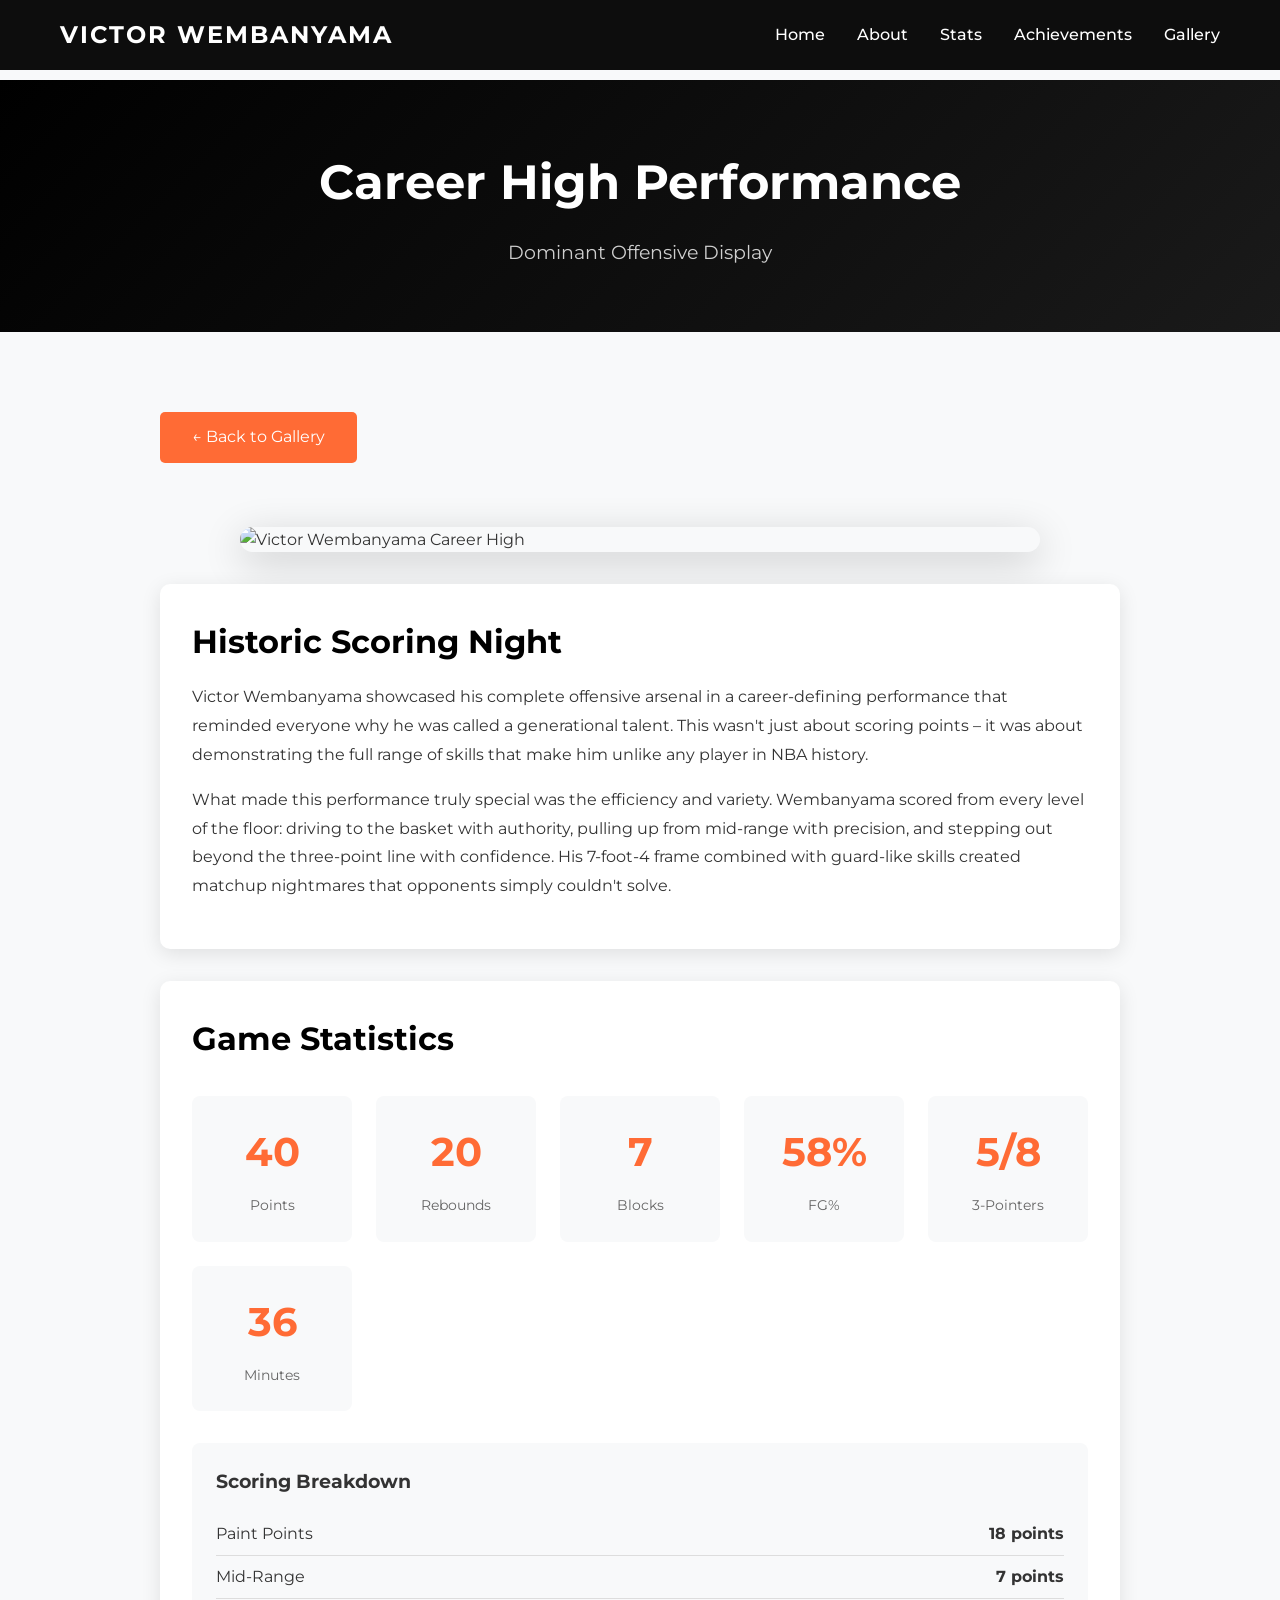
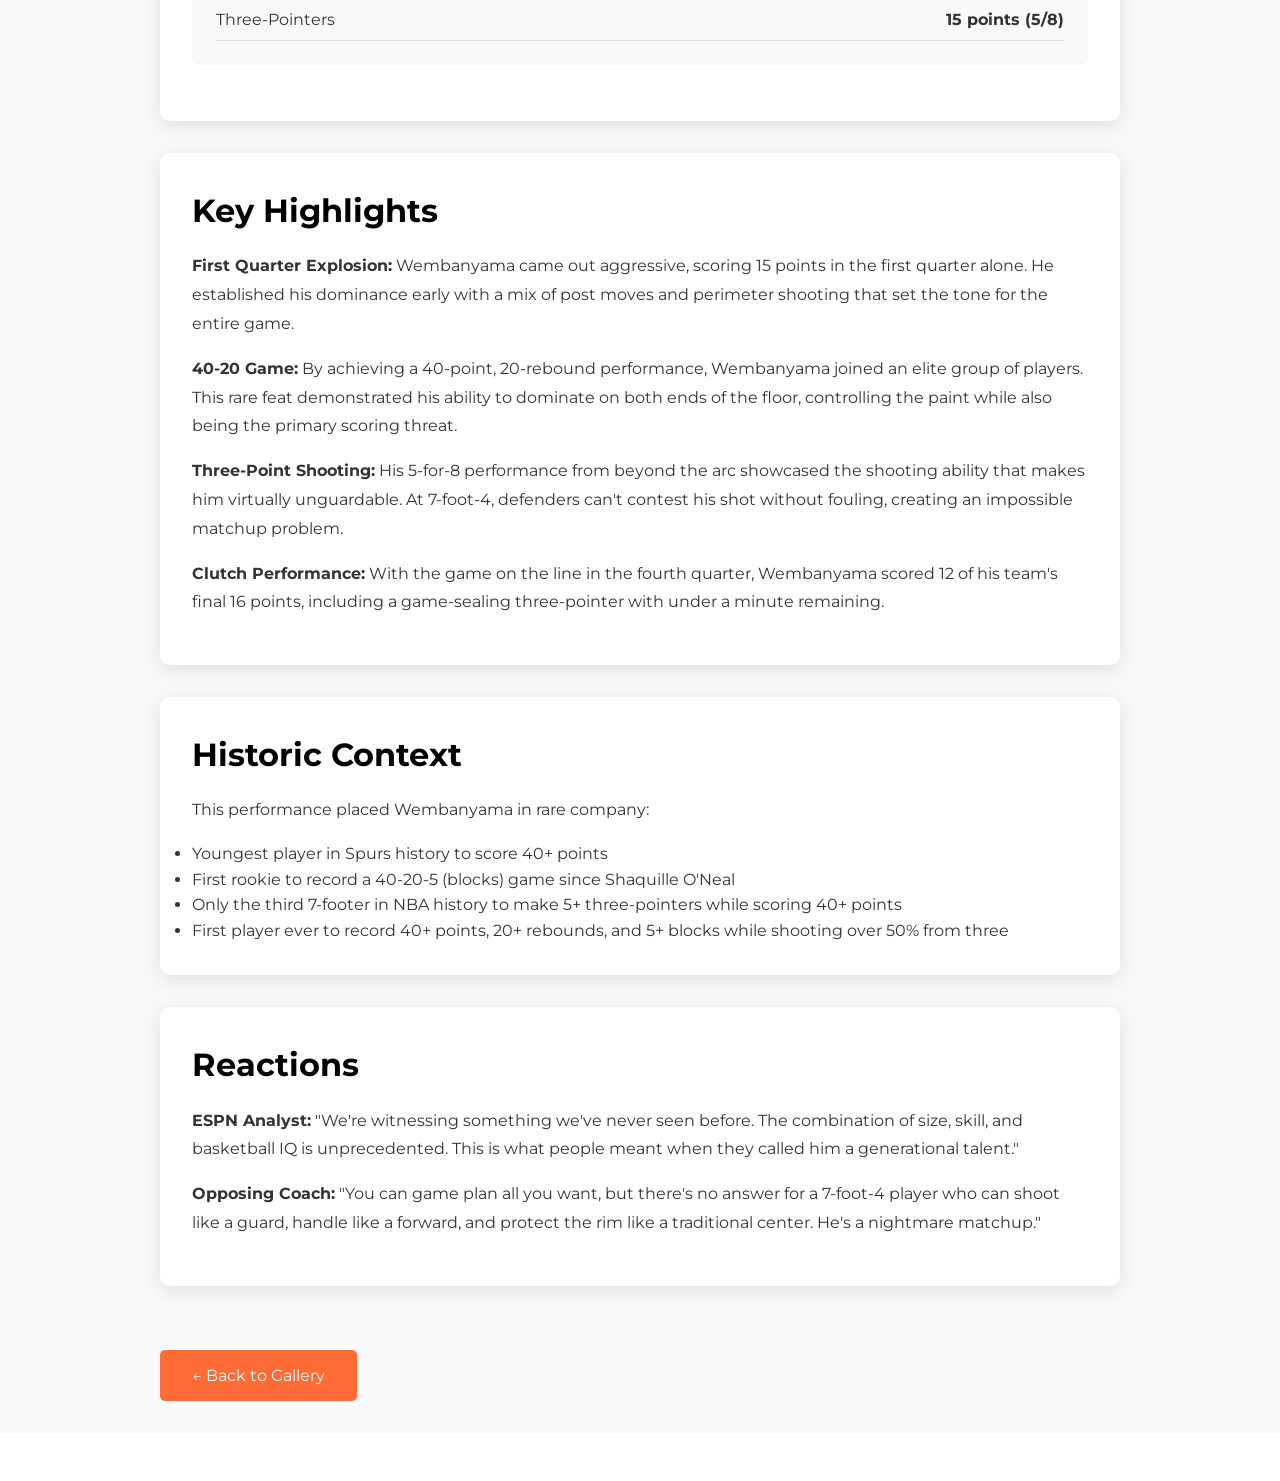
==== career-high.html @ 74617291 "Add clickable detail pages for all highlights Created 4 new detail pages with comprehensive content:" ====
<!DOCTYPE html>
<html lang="en">
<head>
    <meta charset="UTF-8">
    <meta name="viewport" content="width=device-width, initial-scale=1.0">
    <title>Career High Performance - Victor Wembanyama</title>
    <link rel="stylesheet" href="styles.css">
    <link rel="preconnect" href="https://fonts.googleapis.com">
    <link rel="preconnect" href="https://fonts.gstatic.com" crossorigin>
    <link href="https://fonts.googleapis.com/css2?family=Montserrat:wght@300;400;600;700&display=swap" rel="stylesheet">
    <style>
        .detail-page {
            min-height: 100vh;
            padding-top: 80px;
            background: var(--bg-light);
        }
        .detail-hero {
            background: linear-gradient(135deg, #000000 0%, #1a1a1a 100%);
            padding: 4rem 0;
            color: white;
            text-align: center;
        }
        .detail-hero h1 {
            font-size: 3rem;
            margin-bottom: 1rem;
        }
        .detail-hero .date {
            font-size: 1.2rem;
            opacity: 0.8;
        }
        .back-button {
            display: inline-block;
            margin: 2rem 0;
            padding: 0.8rem 2rem;
            background: var(--accent-color);
            color: white;
            text-decoration: none;
            border-radius: 5px;
            transition: var(--transition);
        }
        .back-button:hover {
            background: #ff5722;
            transform: translateY(-2px);
        }
        .detail-content {
            max-width: 1000px;
            margin: 3rem auto;
            padding: 0 20px;
        }
        .detail-image {
            width: 100%;
            max-width: 800px;
            margin: 2rem auto;
            display: block;
            border-radius: 15px;
            box-shadow: 0 10px 40px rgba(0,0,0,0.2);
        }
        .detail-section {
            background: white;
            padding: 2rem;
            margin: 2rem 0;
            border-radius: 10px;
            box-shadow: 0 5px 20px rgba(0,0,0,0.1);
        }
        .detail-section h2 {
            color: var(--primary-color);
            margin-bottom: 1rem;
            font-size: 2rem;
        }
        .detail-section p {
            line-height: 1.8;
            margin-bottom: 1rem;
        }
        .stats-grid-small {
            display: grid;
            grid-template-columns: repeat(auto-fit, minmax(150px, 1fr));
            gap: 1.5rem;
            margin: 2rem 0;
        }
        .stat-box {
            text-align: center;
            padding: 1.5rem;
            background: var(--bg-light);
            border-radius: 8px;
        }
        .stat-box .number {
            font-size: 2.5rem;
            font-weight: 700;
            color: var(--accent-color);
            display: block;
            margin-bottom: 0.5rem;
        }
        .stat-box .label {
            font-size: 0.9rem;
            color: #666;
        }
        .scoring-breakdown {
            background: var(--bg-light);
            padding: 1.5rem;
            border-radius: 8px;
            margin: 1.5rem 0;
        }
        .scoring-breakdown h3 {
            margin-bottom: 1rem;
        }
        .scoring-breakdown ul {
            list-style: none;
            padding: 0;
        }
        .scoring-breakdown li {
            padding: 0.5rem 0;
            display: flex;
            justify-content: space-between;
            border-bottom: 1px solid #ddd;
        }
    </style>
</head>
<body>
    <!-- Navigation -->
    <nav class="navbar">
        <div class="container">
            <div class="nav-brand">VICTOR WEMBANYAMA</div>
            <ul class="nav-menu">
                <li><a href="index.html#home">Home</a></li>
                <li><a href="index.html#about">About</a></li>
                <li><a href="index.html#stats">Stats</a></li>
                <li><a href="index.html#achievements">Achievements</a></li>
                <li><a href="index.html#gallery">Gallery</a></li>
            </ul>
            <div class="hamburger">
                <span></span>
                <span></span>
                <span></span>
            </div>
        </div>
    </nav>

    <div class="detail-page">
        <div class="detail-hero">
            <div class="container">
                <h1>Career High Performance</h1>
                <p class="date">Dominant Offensive Display</p>
            </div>
        </div>

        <div class="detail-content">
            <a href="index.html#gallery" class="back-button">← Back to Gallery</a>

            <img src="images/wembanyama-scoring.jpg" alt="Victor Wembanyama Career High" class="detail-image">

            <div class="detail-section">
                <h2>Historic Scoring Night</h2>
                <p>Victor Wembanyama showcased his complete offensive arsenal in a career-defining performance that reminded everyone why he was called a generational talent. This wasn't just about scoring points – it was about demonstrating the full range of skills that make him unlike any player in NBA history.</p>

                <p>What made this performance truly special was the efficiency and variety. Wembanyama scored from every level of the floor: driving to the basket with authority, pulling up from mid-range with precision, and stepping out beyond the three-point line with confidence. His 7-foot-4 frame combined with guard-like skills created matchup nightmares that opponents simply couldn't solve.</p>
            </div>

            <div class="detail-section">
                <h2>Game Statistics</h2>
                <div class="stats-grid-small">
                    <div class="stat-box">
                        <span class="number">40</span>
                        <span class="label">Points</span>
                    </div>
                    <div class="stat-box">
                        <span class="number">20</span>
                        <span class="label">Rebounds</span>
                    </div>
                    <div class="stat-box">
                        <span class="number">7</span>
                        <span class="label">Blocks</span>
                    </div>
                    <div class="stat-box">
                        <span class="number">58%</span>
                        <span class="label">FG%</span>
                    </div>
                    <div class="stat-box">
                        <span class="number">5/8</span>
                        <span class="label">3-Pointers</span>
                    </div>
                    <div class="stat-box">
                        <span class="number">36</span>
                        <span class="label">Minutes</span>
                    </div>
                </div>

                <div class="scoring-breakdown">
                    <h3>Scoring Breakdown</h3>
                    <ul>
                        <li>
                            <span>Paint Points</span>
                            <strong>18 points</strong>
                        </li>
                        <li>
                            <span>Mid-Range</span>
                            <strong>7 points</strong>
                        </li>
                        <li>
                            <span>Three-Pointers</span>
                            <strong>15 points (5/8)</strong>
                        </li>
                    </ul>
                </div>
            </div>

            <div class="detail-section">
                <h2>Key Highlights</h2>
                <p><strong>First Quarter Explosion:</strong> Wembanyama came out aggressive, scoring 15 points in the first quarter alone. He established his dominance early with a mix of post moves and perimeter shooting that set the tone for the entire game.</p>

                <p><strong>40-20 Game:</strong> By achieving a 40-point, 20-rebound performance, Wembanyama joined an elite group of players. This rare feat demonstrated his ability to dominate on both ends of the floor, controlling the paint while also being the primary scoring threat.</p>

                <p><strong>Three-Point Shooting:</strong> His 5-for-8 performance from beyond the arc showcased the shooting ability that makes him virtually unguardable. At 7-foot-4, defenders can't contest his shot without fouling, creating an impossible matchup problem.</p>

                <p><strong>Clutch Performance:</strong> With the game on the line in the fourth quarter, Wembanyama scored 12 of his team's final 16 points, including a game-sealing three-pointer with under a minute remaining.</p>
            </div>

            <div class="detail-section">
                <h2>Historic Context</h2>
                <p>This performance placed Wembanyama in rare company:</p>
                <ul>
                    <li>Youngest player in Spurs history to score 40+ points</li>
                    <li>First rookie to record a 40-20-5 (blocks) game since Shaquille O'Neal</li>
                    <li>Only the third 7-footer in NBA history to make 5+ three-pointers while scoring 40+ points</li>
                    <li>First player ever to record 40+ points, 20+ rebounds, and 5+ blocks while shooting over 50% from three</li>
                </ul>
            </div>

            <div class="detail-section">
                <h2>Reactions</h2>
                <p><strong>ESPN Analyst:</strong> "We're witnessing something we've never seen before. The combination of size, skill, and basketball IQ is unprecedented. This is what people meant when they called him a generational talent."</p>

                <p><strong>Opposing Coach:</strong> "You can game plan all you want, but there's no answer for a 7-foot-4 player who can shoot like a guard, handle like a forward, and protect the rim like a traditional center. He's a nightmare matchup."</p>
            </div>

            <a href="index.html#gallery" class="back-button">← Back to Gallery</a>
        </div>
    </div>

    <script src="script.js"></script>
</body>
</html>
---- styles.css ----
/* 全局样式 */
* {
    margin: 0;
    padding: 0;
    box-sizing: border-box;
}

:root {
    --primary-color: #000000;
    --secondary-color: #c4c4c4;
    --accent-color: #ff6b35;
    --text-light: #ffffff;
    --text-dark: #333333;
    --bg-light: #f8f9fa;
    --transition: all 0.3s ease;
}

html {
    scroll-behavior: smooth;
}

body {
    font-family: 'Montserrat', sans-serif;
    line-height: 1.6;
    color: var(--text-dark);
    overflow-x: hidden;
}

.container {
    max-width: 1200px;
    margin: 0 auto;
    padding: 0 20px;
}

/* 导航栏 */
.navbar {
    position: fixed;
    top: 0;
    width: 100%;
    background: rgba(0, 0, 0, 0.95);
    backdrop-filter: blur(10px);
    z-index: 1000;
    padding: 1rem 0;
    transition: var(--transition);
}

.navbar .container {
    display: flex;
    justify-content: space-between;
    align-items: center;
}

.nav-brand {
    font-size: 1.5rem;
    font-weight: 700;
    color: var(--text-light);
    letter-spacing: 2px;
}

.nav-menu {
    display: flex;
    list-style: none;
    gap: 2rem;
}

.nav-menu a {
    color: var(--text-light);
    text-decoration: none;
    font-weight: 500;
    transition: var(--transition);
    position: relative;
}

.nav-menu a::after {
    content: '';
    position: absolute;
    bottom: -5px;
    left: 0;
    width: 0;
    height: 2px;
    background: var(--accent-color);
    transition: var(--transition);
}

.nav-menu a:hover::after {
    width: 100%;
}

.hamburger {
    display: none;
    flex-direction: column;
    cursor: pointer;
}

.hamburger span {
    width: 25px;
    height: 3px;
    background: var(--text-light);
    margin: 3px 0;
    transition: var(--transition);
}

/* 英雄区域 */
.hero {
    height: 100vh;
    background: linear-gradient(135deg, #000000 0%, #1a1a1a 100%);
    position: relative;
    display: flex;
    align-items: center;
    justify-content: center;
    overflow: hidden;
}

.hero::before {
    content: '';
    position: absolute;
    top: 0;
    left: 0;
    right: 0;
    bottom: 0;
    background: url('data:image/svg+xml,<svg xmlns="http://www.w3.org/2000/svg" viewBox="0 0 1200 800"><circle cx="600" cy="400" r="300" fill="rgba(255,107,53,0.1)"/></svg>') no-repeat center;
    background-size: cover;
    opacity: 0.3;
}

.hero-overlay {
    position: absolute;
    top: 0;
    left: 0;
    right: 0;
    bottom: 0;
    background: radial-gradient(circle at center, transparent 0%, rgba(0,0,0,0.8) 100%);
}

.hero-content {
    position: relative;
    z-index: 1;
    text-align: center;
    color: var(--text-light);
    animation: fadeInUp 1s ease;
}

.hero-title {
    font-size: 4rem;
    font-weight: 700;
    letter-spacing: 5px;
    margin-bottom: 1rem;
    text-shadow: 2px 2px 4px rgba(0,0,0,0.5);
}

.hero-subtitle {
    font-size: 1.5rem;
    font-weight: 300;
    margin-bottom: 3rem;
    opacity: 0.9;
}

.hero-stats {
    display: flex;
    justify-content: center;
    gap: 3rem;
    margin-top: 3rem;
}

.stat-item {
    display: flex;
    flex-direction: column;
    align-items: center;
}

.stat-number {
    font-size: 3rem;
    font-weight: 700;
    color: var(--accent-color);
    margin-bottom: 0.5rem;
}

.stat-label {
    font-size: 0.9rem;
    text-transform: uppercase;
    letter-spacing: 2px;
    opacity: 0.8;
}

.scroll-indicator {
    position: absolute;
    bottom: 30px;
    left: 50%;
    transform: translateX(-50%);
    animation: bounce 2s infinite;
}

.scroll-indicator span {
    display: block;
    width: 30px;
    height: 50px;
    border: 2px solid var(--text-light);
    border-radius: 25px;
    position: relative;
}

.scroll-indicator span::before {
    content: '';
    position: absolute;
    top: 10px;
    left: 50%;
    transform: translateX(-50%);
    width: 6px;
    height: 6px;
    background: var(--text-light);
    border-radius: 50%;
    animation: scroll 2s infinite;
}

/* 关于部分 */
.about {
    padding: 6rem 0;
    background: var(--bg-light);
}

.section-title {
    font-size: 2.5rem;
    text-align: center;
    margin-bottom: 3rem;
    position: relative;
    padding-bottom: 1rem;
}

.section-title::after {
    content: '';
    position: absolute;
    bottom: 0;
    left: 50%;
    transform: translateX(-50%);
    width: 100px;
    height: 4px;
    background: var(--accent-color);
}

.about-content {
    display: grid;
    grid-template-columns: 1fr 2fr;
    gap: 3rem;
    align-items: start;
}

.about-image {
    position: sticky;
    top: 100px;
}

.image-placeholder {
    width: 100%;
    aspect-ratio: 3/4;
    background: linear-gradient(135deg, var(--primary-color), var(--accent-color));
    border-radius: 10px;
    display: flex;
    align-items: center;
    justify-content: center;
    color: var(--text-light);
    font-size: 3rem;
    box-shadow: 0 10px 30px rgba(0,0,0,0.2);
}

.image-placeholder svg {
    width: 150px;
    height: 150px;
    opacity: 0.5;
}

.profile-photo {
    width: 100%;
    max-width: 350px;
    aspect-ratio: 3/4;
    object-fit: cover;
    border-radius: 10px;
    box-shadow: 0 10px 30px rgba(0,0,0,0.2);
    transition: var(--transition);
    display: block;
    margin: 0 auto;
}

.profile-photo:hover {
    transform: scale(1.02);
    box-shadow: 0 15px 40px rgba(0,0,0,0.3);
}

.about-text h3 {
    font-size: 2rem;
    margin-bottom: 1.5rem;
    color: var(--primary-color);
}

.about-text p {
    margin-bottom: 1rem;
    line-height: 1.8;
}

.bio-description {
    margin: 2rem 0;
    padding: 1.5rem;
    background: white;
    border-left: 4px solid var(--accent-color);
    border-radius: 5px;
}

.physical-stats {
    display: grid;
    grid-template-columns: repeat(auto-fit, minmax(200px, 1fr));
    gap: 1rem;
    margin-top: 2rem;
}

.physical-item {
    background: white;
    padding: 1rem;
    border-radius: 8px;
    display: flex;
    justify-content: space-between;
    box-shadow: 0 2px 10px rgba(0,0,0,0.05);
}

.physical-label {
    font-weight: 600;
    color: var(--text-dark);
}

.physical-value {
    color: var(--accent-color);
    font-weight: 700;
}

/* 数据统计部分 */
.stats {
    padding: 6rem 0;
    background: var(--primary-color);
    color: var(--text-light);
}

.stats .section-title {
    color: var(--text-light);
}

.stats-grid {
    display: grid;
    grid-template-columns: repeat(auto-fit, minmax(250px, 1fr));
    gap: 2rem;
}

.stat-card {
    background: rgba(255, 255, 255, 0.05);
    backdrop-filter: blur(10px);
    padding: 2rem;
    border-radius: 15px;
    text-align: center;
    transition: var(--transition);
    border: 1px solid rgba(255, 255, 255, 0.1);
}

.stat-card:hover {
    transform: translateY(-10px);
    background: rgba(255, 255, 255, 0.1);
    box-shadow: 0 10px 30px rgba(255, 107, 53, 0.3);
}

.stat-icon {
    font-size: 3rem;
    margin-bottom: 1rem;
}

.stat-card .stat-value {
    font-size: 3rem;
    font-weight: 700;
    color: var(--accent-color);
    margin-bottom: 0.5rem;
}

.stat-card .stat-label {
    font-size: 1rem;
    text-transform: uppercase;
    letter-spacing: 1px;
    opacity: 0.9;
    display: block;
    margin-bottom: 0.5rem;
}

.stat-note {
    font-size: 0.8rem;
    opacity: 0.6;
}

/* 成就部分 */
.achievements {
    padding: 6rem 0;
    background: var(--bg-light);
}

.timeline {
    position: relative;
    max-width: 800px;
    margin: 0 auto;
    padding: 2rem 0;
}

.timeline::before {
    content: '';
    position: absolute;
    left: 50%;
    transform: translateX(-50%);
    width: 4px;
    height: 100%;
    background: var(--accent-color);
}

.timeline-item {
    display: flex;
    margin-bottom: 3rem;
    position: relative;
}

.timeline-item:nth-child(odd) {
    flex-direction: row;
}

.timeline-item:nth-child(even) {
    flex-direction: row-reverse;
}

.timeline-year {
    flex: 0 0 100px;
    text-align: center;
    font-size: 1.5rem;
    font-weight: 700;
    color: var(--accent-color);
    padding: 1rem;
    z-index: 10;
    position: relative;
}

.timeline-content {
    flex: 1;
    background: white;
    padding: 1.5rem;
    border-radius: 10px;
    box-shadow: 0 5px 20px rgba(0,0,0,0.1);
    position: relative;
    animation: fadeIn 0.5s ease;
    z-index: 1;
}

.timeline-content h3 {
    font-size: 1.3rem;
    margin-bottom: 0.5rem;
    color: var(--primary-color);
}

.timeline-content::before {
    content: '';
    position: absolute;
    top: 20px;
    width: 20px;
    height: 20px;
    background: var(--accent-color);
    border-radius: 50%;
    border: 4px solid white;
    box-shadow: 0 0 0 4px var(--accent-color);
}

.timeline-item:nth-child(odd) .timeline-content::before {
    left: -60px;
}

.timeline-item:nth-child(even) .timeline-content::before {
    right: -60px;
}

/* 精彩瞬间部分 */
.gallery {
    padding: 6rem 0;
    background: white;
}

.highlights-grid {
    display: grid;
    grid-template-columns: repeat(auto-fit, minmax(280px, 1fr));
    gap: 2rem;
}

.highlight-link {
    text-decoration: none;
    color: inherit;
    display: block;
}

.highlight-card {
    background: var(--bg-light);
    border-radius: 15px;
    overflow: hidden;
    transition: var(--transition);
    cursor: pointer;
}

.highlight-link:hover .highlight-card {
    transform: translateY(-10px);
    box-shadow: 0 15px 40px rgba(0,0,0,0.15);
}

.highlight-placeholder {
    width: 100%;
    height: 250px;
    background: linear-gradient(135deg, var(--primary-color), var(--accent-color));
    display: flex;
    align-items: center;
    justify-content: center;
    font-size: 4rem;
}

.highlight-image {
    width: 100%;
    height: 220px;
    object-fit: cover;
    transition: var(--transition);
}

.highlight-card:hover .highlight-image {
    transform: scale(1.05);
}

.highlight-card h3 {
    padding: 1.5rem 1.5rem 0.5rem;
    font-size: 1.3rem;
}

.highlight-card p {
    padding: 0 1.5rem 1.5rem;
    color: #666;
}

/* 页脚 */
.footer {
    background: var(--primary-color);
    color: var(--text-light);
    padding: 3rem 0 1rem;
}

.footer-content {
    display: grid;
    grid-template-columns: repeat(auto-fit, minmax(250px, 1fr));
    gap: 2rem;
    margin-bottom: 2rem;
}

.footer-section h3 {
    font-size: 1.5rem;
    margin-bottom: 1rem;
}

.footer-section h4 {
    margin-bottom: 1rem;
    color: var(--accent-color);
}

.footer-section ul {
    list-style: none;
}

.footer-section ul li {
    margin-bottom: 0.5rem;
}

.footer-section a {
    color: var(--text-light);
    text-decoration: none;
    opacity: 0.8;
    transition: var(--transition);
}

.footer-section a:hover {
    opacity: 1;
    color: var(--accent-color);
}

.social-links {
    display: flex;
    gap: 1rem;
}

.social-link {
    width: 40px;
    height: 40px;
    background: rgba(255, 255, 255, 0.1);
    border-radius: 50%;
    display: flex;
    align-items: center;
    justify-content: center;
    font-weight: 700;
    transition: var(--transition);
}

.social-link:hover {
    background: var(--accent-color);
    transform: scale(1.1);
}

.footer-bottom {
    text-align: center;
    padding-top: 2rem;
    border-top: 1px solid rgba(255, 255, 255, 0.1);
    opacity: 0.6;
}

/* 动画 */
@keyframes fadeInUp {
    from {
        opacity: 0;
        transform: translateY(30px);
    }
    to {
        opacity: 1;
        transform: translateY(0);
    }
}

@keyframes fadeIn {
    from {
        opacity: 0;
    }
    to {
        opacity: 1;
    }
}

@keyframes bounce {
    0%, 20%, 50%, 80%, 100% {
        transform: translateX(-50%) translateY(0);
    }
    40% {
        transform: translateX(-50%) translateY(-20px);
    }
    60% {
        transform: translateX(-50%) translateY(-10px);
    }
}

@keyframes scroll {
    0% {
        opacity: 0;
        transform: translateX(-50%) translateY(0);
    }
    50% {
        opacity: 1;
    }
    100% {
        opacity: 0;
        transform: translateX(-50%) translateY(20px);
    }
}

/* 响应式设计 */
@media (max-width: 768px) {
    .nav-menu {
        position: fixed;
        left: -100%;
        top: 70px;
        flex-direction: column;
        background: rgba(0, 0, 0, 0.98);
        width: 100%;
        text-align: center;
        transition: var(--transition);
        padding: 2rem 0;
    }

    .nav-menu.active {
        left: 0;
    }

    .hamburger {
        display: flex;
    }

    .hero-title {
        font-size: 2.5rem;
    }

    .hero-subtitle {
        font-size: 1rem;
    }

    .hero-stats {
        flex-direction: column;
        gap: 1.5rem;
    }

    .about-content {
        grid-template-columns: 1fr;
    }

    .about-image {
        position: relative;
        top: 0;
    }

    .timeline::before {
        left: 0;
    }

    .timeline-item,
    .timeline-item:nth-child(even) {
        flex-direction: column;
    }

    .timeline-year {
        text-align: left;
    }

    .timeline-content::before,
    .timeline-item:nth-child(even) .timeline-content::before {
        left: -40px;
    }

    .stats-grid,
    .highlights-grid {
        grid-template-columns: 1fr;
    }
}

@media (max-width: 480px) {
    .hero-title {
        font-size: 2rem;
        letter-spacing: 2px;
    }

    .section-title {
        font-size: 2rem;
    }

    .stat-number {
        font-size: 2rem;
    }
}
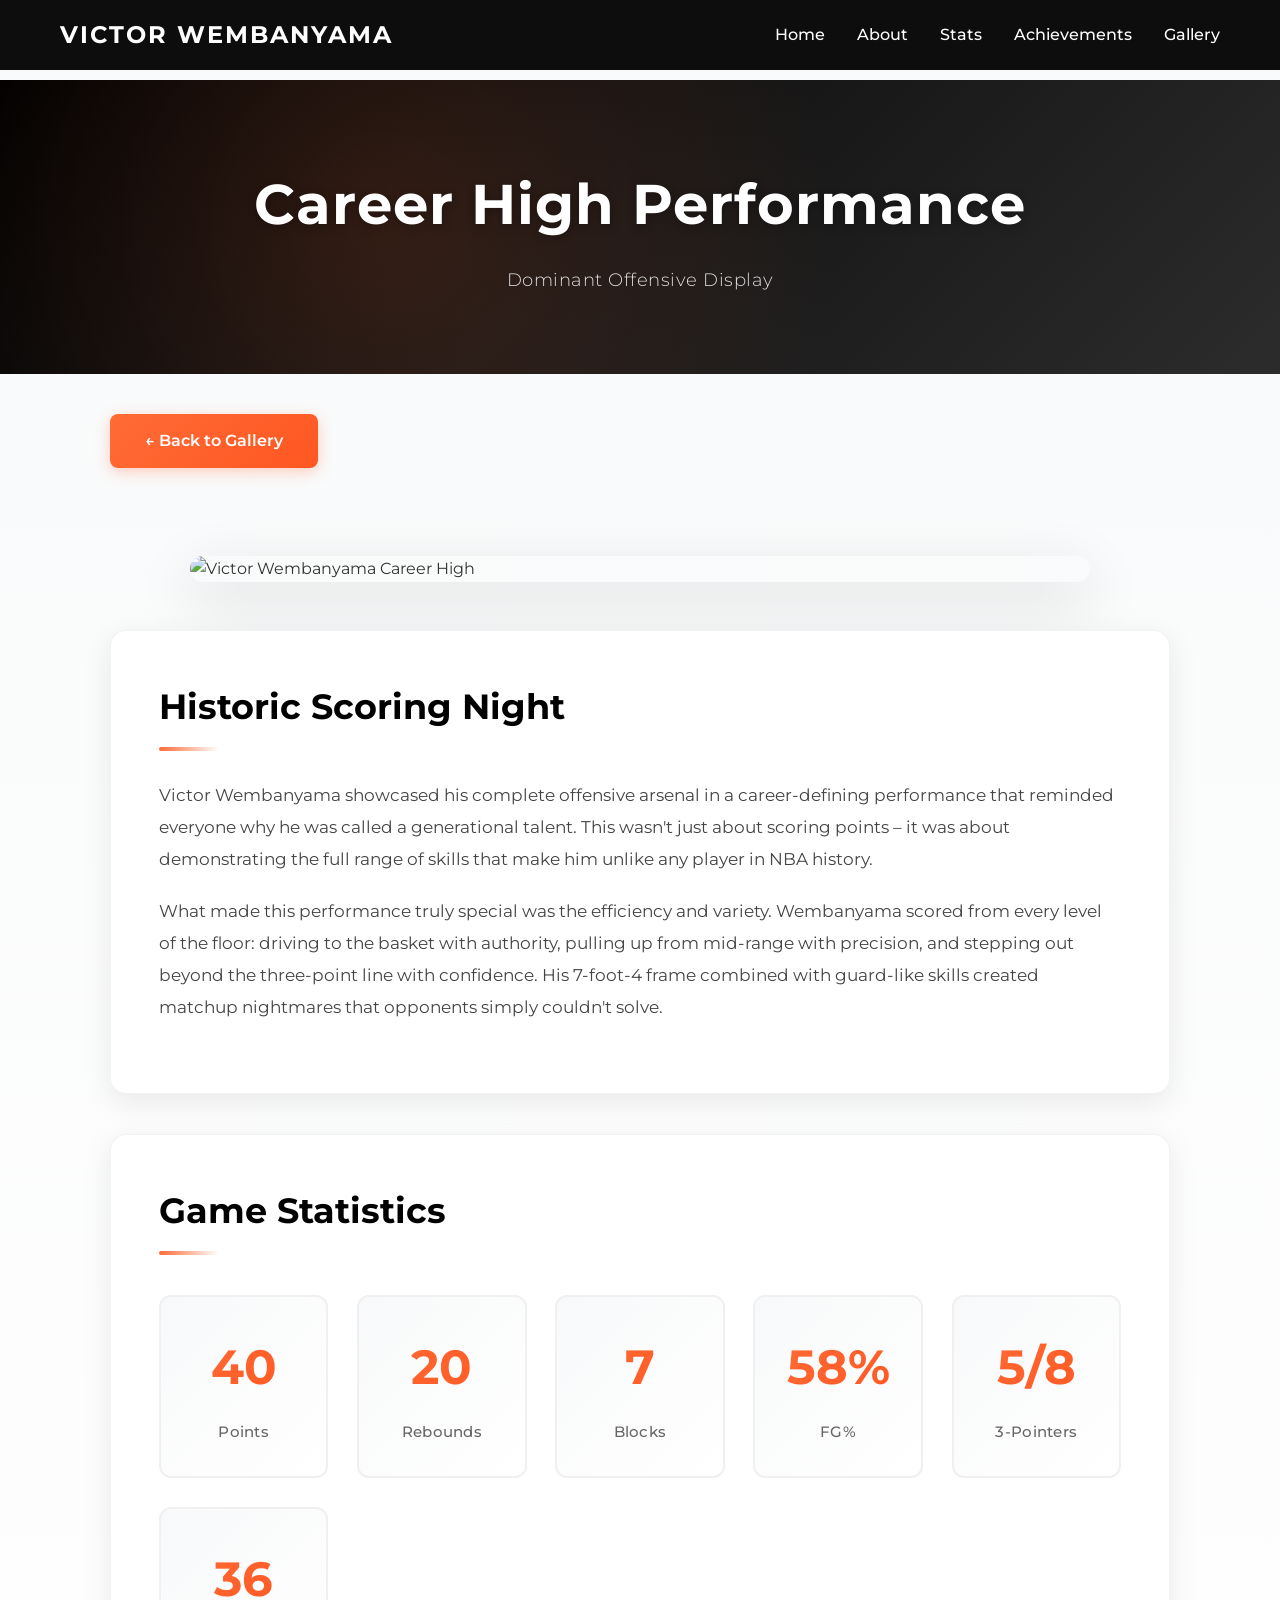
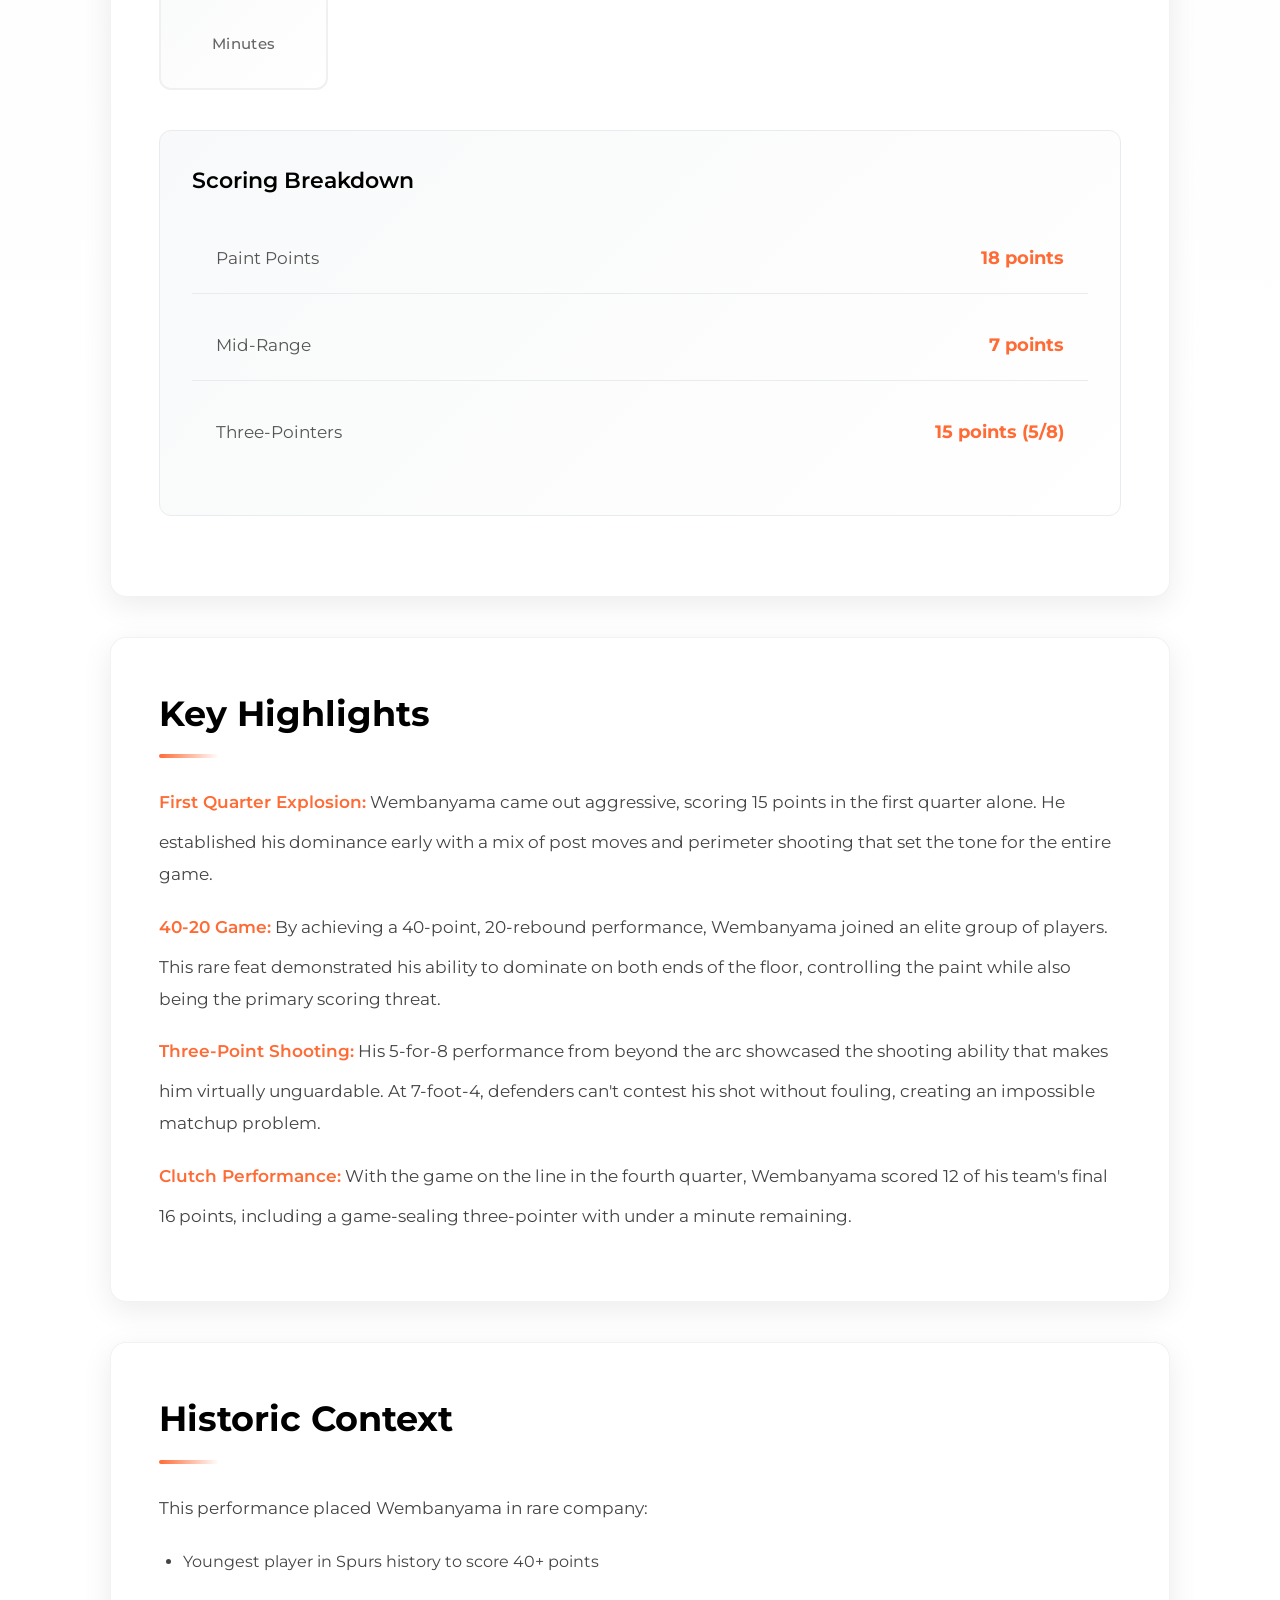
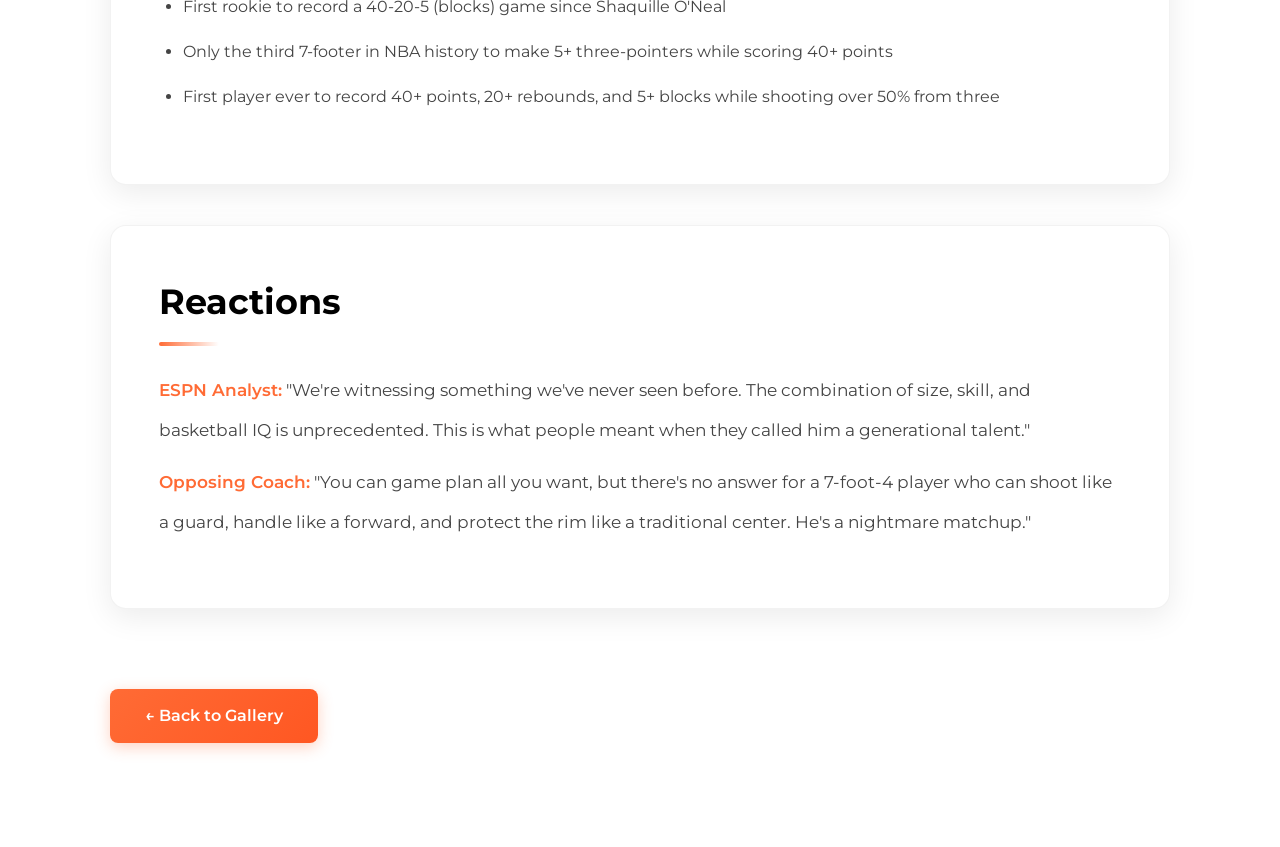
==== commit 0d56e048: "Upgrade detail pages with premium design and styling Created detail-styles.css with enhanced premium" ====
--- a/career-high.html
+++ b/career-high.html
@@ -8,112 +8,7 @@
     <link rel="preconnect" href="https://fonts.googleapis.com">
     <link rel="preconnect" href="https://fonts.gstatic.com" crossorigin>
     <link href="https://fonts.googleapis.com/css2?family=Montserrat:wght@300;400;600;700&display=swap" rel="stylesheet">
-    <style>
-        .detail-page {
-            min-height: 100vh;
-            padding-top: 80px;
-            background: var(--bg-light);
-        }
-        .detail-hero {
-            background: linear-gradient(135deg, #000000 0%, #1a1a1a 100%);
-            padding: 4rem 0;
-            color: white;
-            text-align: center;
-        }
-        .detail-hero h1 {
-            font-size: 3rem;
-            margin-bottom: 1rem;
-        }
-        .detail-hero .date {
-            font-size: 1.2rem;
-            opacity: 0.8;
-        }
-        .back-button {
-            display: inline-block;
-            margin: 2rem 0;
-            padding: 0.8rem 2rem;
-            background: var(--accent-color);
-            color: white;
-            text-decoration: none;
-            border-radius: 5px;
-            transition: var(--transition);
-        }
-        .back-button:hover {
-            background: #ff5722;
-            transform: translateY(-2px);
-        }
-        .detail-content {
-            max-width: 1000px;
-            margin: 3rem auto;
-            padding: 0 20px;
-        }
-        .detail-image {
-            width: 100%;
-            max-width: 800px;
-            margin: 2rem auto;
-            display: block;
-            border-radius: 15px;
-            box-shadow: 0 10px 40px rgba(0,0,0,0.2);
-        }
-        .detail-section {
-            background: white;
-            padding: 2rem;
-            margin: 2rem 0;
-            border-radius: 10px;
-            box-shadow: 0 5px 20px rgba(0,0,0,0.1);
-        }
-        .detail-section h2 {
-            color: var(--primary-color);
-            margin-bottom: 1rem;
-            font-size: 2rem;
-        }
-        .detail-section p {
-            line-height: 1.8;
-            margin-bottom: 1rem;
-        }
-        .stats-grid-small {
-            display: grid;
-            grid-template-columns: repeat(auto-fit, minmax(150px, 1fr));
-            gap: 1.5rem;
-            margin: 2rem 0;
-        }
-        .stat-box {
-            text-align: center;
-            padding: 1.5rem;
-            background: var(--bg-light);
-            border-radius: 8px;
-        }
-        .stat-box .number {
-            font-size: 2.5rem;
-            font-weight: 700;
-            color: var(--accent-color);
-            display: block;
-            margin-bottom: 0.5rem;
-        }
-        .stat-box .label {
-            font-size: 0.9rem;
-            color: #666;
-        }
-        .scoring-breakdown {
-            background: var(--bg-light);
-            padding: 1.5rem;
-            border-radius: 8px;
-            margin: 1.5rem 0;
-        }
-        .scoring-breakdown h3 {
-            margin-bottom: 1rem;
-        }
-        .scoring-breakdown ul {
-            list-style: none;
-            padding: 0;
-        }
-        .scoring-breakdown li {
-            padding: 0.5rem 0;
-            display: flex;
-            justify-content: space-between;
-            border-bottom: 1px solid #ddd;
-        }
-    </style>
+    <link rel="stylesheet" href="detail-styles.css">
 </head>
 <body>
     <!-- Navigation -->
--- a/detail-styles.css
+++ b/detail-styles.css
@@ -0,0 +1,408 @@
+/* Premium Detail Page Styles */
+
+.detail-page {
+    min-height: 100vh;
+    padding-top: 80px;
+    background: linear-gradient(to bottom, #f8f9fa 0%, #ffffff 50%);
+}
+
+.detail-hero {
+    background: linear-gradient(135deg, #000000 0%, #2c2c2c 100%);
+    padding: 5rem 0;
+    color: white;
+    text-align: center;
+    position: relative;
+    overflow: hidden;
+}
+
+.detail-hero::before {
+    content: '';
+    position: absolute;
+    top: 0;
+    left: 0;
+    right: 0;
+    bottom: 0;
+    background: radial-gradient(circle at 30% 50%, rgba(255, 107, 53, 0.15), transparent 50%);
+}
+
+.detail-hero h1 {
+    font-size: 3.5rem;
+    font-weight: 700;
+    margin-bottom: 1rem;
+    position: relative;
+    z-index: 1;
+    letter-spacing: 1px;
+    text-shadow: 0 2px 10px rgba(0, 0, 0, 0.3);
+}
+
+.detail-hero .date {
+    font-size: 1.1rem;
+    opacity: 0.85;
+    font-weight: 300;
+    letter-spacing: 0.5px;
+    position: relative;
+    z-index: 1;
+}
+
+.back-button {
+    display: inline-flex;
+    align-items: center;
+    gap: 0.5rem;
+    margin: 2.5rem 0;
+    padding: 0.9rem 2.2rem;
+    background: linear-gradient(135deg, var(--accent-color) 0%, #ff5722 100%);
+    color: white;
+    text-decoration: none;
+    border-radius: 8px;
+    transition: all 0.3s ease;
+    font-weight: 600;
+    box-shadow: 0 4px 15px rgba(255, 107, 53, 0.3);
+}
+
+.back-button:hover {
+    background: linear-gradient(135deg, #ff5722 0%, var(--accent-color) 100%);
+    transform: translateY(-3px);
+    box-shadow: 0 8px 25px rgba(255, 107, 53, 0.4);
+}
+
+.detail-content {
+    max-width: 1100px;
+    margin: 0 auto;
+    padding: 0 20px 4rem;
+}
+
+.detail-image {
+    width: 100%;
+    max-width: 900px;
+    margin: 3rem auto;
+    display: block;
+    border-radius: 20px;
+    box-shadow: 0 20px 60px rgba(0, 0, 0, 0.15);
+    transition: all 0.4s ease;
+}
+
+.detail-image:hover {
+    transform: scale(1.02);
+    box-shadow: 0 25px 70px rgba(0, 0, 0, 0.2);
+}
+
+.detail-section {
+    background: white;
+    padding: 3rem;
+    margin: 2.5rem 0;
+    border-radius: 16px;
+    box-shadow: 0 8px 30px rgba(0, 0, 0, 0.08);
+    transition: all 0.3s ease;
+    border: 1px solid rgba(0, 0, 0, 0.05);
+}
+
+.detail-section:hover {
+    box-shadow: 0 12px 40px rgba(0, 0, 0, 0.12);
+    transform: translateY(-2px);
+}
+
+.detail-section h2 {
+    color: var(--primary-color);
+    margin-bottom: 1.8rem;
+    font-size: 2.2rem;
+    font-weight: 700;
+    position: relative;
+    padding-bottom: 1rem;
+}
+
+.detail-section h2::after {
+    content: '';
+    position: absolute;
+    bottom: 0;
+    left: 0;
+    width: 60px;
+    height: 4px;
+    background: linear-gradient(90deg, var(--accent-color), transparent);
+    border-radius: 2px;
+}
+
+.detail-section h3 {
+    color: var(--primary-color);
+    margin-bottom: 1.2rem;
+    font-size: 1.5rem;
+    font-weight: 600;
+}
+
+.detail-section p {
+    line-height: 1.9;
+    margin-bottom: 1.3rem;
+    font-size: 1.05rem;
+    color: #444;
+}
+
+.detail-section strong {
+    color: var(--primary-color);
+    font-weight: 600;
+}
+
+.detail-section ul {
+    margin: 1.5rem 0;
+    padding-left: 1.5rem;
+}
+
+.detail-section ul li {
+    margin-bottom: 1rem;
+    line-height: 1.8;
+    color: #444;
+}
+
+/* Stats Grid Improvements */
+.stats-grid-small {
+    display: grid;
+    grid-template-columns: repeat(auto-fit, minmax(160px, 1fr));
+    gap: 1.8rem;
+    margin: 2.5rem 0;
+}
+
+.stat-box {
+    text-align: center;
+    padding: 2rem 1.5rem;
+    background: linear-gradient(135deg, #f8f9fa 0%, #ffffff 100%);
+    border-radius: 12px;
+    border: 2px solid #f0f0f0;
+    transition: all 0.3s ease;
+}
+
+.stat-box:hover {
+    transform: translateY(-5px);
+    border-color: var(--accent-color);
+    box-shadow: 0 8px 25px rgba(255, 107, 53, 0.15);
+}
+
+.stat-box .number {
+    font-size: 3rem;
+    font-weight: 700;
+    background: linear-gradient(135deg, var(--accent-color), #ff5722);
+    -webkit-background-clip: text;
+    -webkit-text-fill-color: transparent;
+    background-clip: text;
+    display: block;
+    margin-bottom: 0.8rem;
+}
+
+.stat-box .label {
+    font-size: 0.95rem;
+    color: #666;
+    font-weight: 500;
+    letter-spacing: 0.3px;
+}
+
+/* Highlights List */
+.highlights-list {
+    list-style: none;
+    padding: 0;
+    margin: 1.5rem 0;
+}
+
+.highlights-list li {
+    padding: 1.2rem 1.5rem;
+    margin-bottom: 1rem;
+    background: linear-gradient(135deg, #f8f9fa 0%, #ffffff 100%);
+    border-left: 4px solid var(--accent-color);
+    border-radius: 8px;
+    transition: all 0.3s ease;
+}
+
+.highlights-list li:hover {
+    transform: translateX(8px);
+    background: linear-gradient(135deg, #fff5f2 0%, #ffffff 100%);
+    box-shadow: 0 4px 15px rgba(255, 107, 53, 0.1);
+}
+
+.highlights-list li:before {
+    content: "🏀";
+    margin-right: 1rem;
+    font-size: 1.2rem;
+}
+
+/* Scoring Breakdown */
+.scoring-breakdown {
+    background: linear-gradient(135deg, #f8f9fa 0%, #ffffff 100%);
+    padding: 2rem;
+    border-radius: 12px;
+    margin: 2rem 0;
+    border: 1px solid #e9ecef;
+}
+
+.scoring-breakdown h3 {
+    margin-bottom: 1.5rem;
+    color: var(--primary-color);
+    font-size: 1.4rem;
+}
+
+.scoring-breakdown ul {
+    list-style: none;
+    padding: 0;
+    margin: 0;
+}
+
+.scoring-breakdown li {
+    padding: 1.2rem 1.5rem;
+    display: flex;
+    justify-content: space-between;
+    align-items: center;
+    border-bottom: 1px solid #e9ecef;
+    transition: all 0.3s ease;
+}
+
+.scoring-breakdown li:last-child {
+    border-bottom: none;
+}
+
+.scoring-breakdown li:hover {
+    background: rgba(255, 107, 53, 0.05);
+    padding-left: 2rem;
+}
+
+.scoring-breakdown li span {
+    font-size: 1.05rem;
+    color: #555;
+}
+
+.scoring-breakdown li strong {
+    color: var(--accent-color);
+    font-size: 1.1rem;
+    font-weight: 700;
+}
+
+/* Defensive Highlights */
+.defensive-highlights {
+    background: transparent;
+    padding: 0;
+    margin: 2rem 0;
+}
+
+.defensive-highlights ul {
+    list-style: none;
+    padding: 0;
+    margin: 0;
+}
+
+.defensive-highlights li {
+    padding: 2rem;
+    margin: 1.2rem 0;
+    background: linear-gradient(135deg, #ffffff 0%, #f8f9fa 100%);
+    border-radius: 12px;
+    border-left: 5px solid var(--accent-color);
+    box-shadow: 0 5px 20px rgba(0, 0, 0, 0.06);
+    transition: all 0.3s ease;
+}
+
+.defensive-highlights li:hover {
+    transform: translateX(10px);
+    box-shadow: 0 8px 30px rgba(255, 107, 53, 0.15);
+    border-left-color: #ff5722;
+}
+
+.defensive-highlights li strong {
+    display: block;
+    font-size: 1.3rem;
+    margin-bottom: 0.8rem;
+    color: var(--primary-color);
+}
+
+.defensive-highlights li br + text,
+.defensive-highlights li strong + text {
+    color: #555;
+    line-height: 1.8;
+}
+
+/* Quote Styling */
+.detail-section p strong:first-child {
+    display: inline-block;
+    color: var(--accent-color);
+    margin-bottom: 0.5rem;
+}
+
+/* Responsive Improvements */
+@media (max-width: 768px) {
+    .detail-hero h1 {
+        font-size: 2.5rem;
+    }
+
+    .detail-hero .date {
+        font-size: 1rem;
+    }
+
+    .detail-section {
+        padding: 2rem 1.5rem;
+    }
+
+    .detail-section h2 {
+        font-size: 1.8rem;
+    }
+
+    .stats-grid-small {
+        grid-template-columns: repeat(2, 1fr);
+        gap: 1rem;
+    }
+
+    .stat-box {
+        padding: 1.5rem 1rem;
+    }
+
+    .stat-box .number {
+        font-size: 2.5rem;
+    }
+}
+
+@media (max-width: 480px) {
+    .detail-hero {
+        padding: 3rem 0;
+    }
+
+    .detail-hero h1 {
+        font-size: 2rem;
+    }
+
+    .stats-grid-small {
+        grid-template-columns: 1fr;
+    }
+
+    .back-button {
+        padding: 0.8rem 1.8rem;
+        font-size: 0.95rem;
+    }
+}
+
+/* Animation on scroll */
+.detail-section {
+    animation: fadeInUp 0.6s ease;
+}
+
+@keyframes fadeInUp {
+    from {
+        opacity: 0;
+        transform: translateY(30px);
+    }
+    to {
+        opacity: 1;
+        transform: translateY(0);
+    }
+}
+
+/* Loading improvement */
+.detail-image {
+    background: linear-gradient(90deg, #f0f0f0 25%, #e0e0e0 50%, #f0f0f0 75%);
+    background-size: 200% 100%;
+    animation: shimmer 1.5s infinite;
+}
+
+@keyframes shimmer {
+    0% {
+        background-position: -200% 0;
+    }
+    100% {
+        background-position: 200% 0;
+    }
+}
+
+.detail-image[src] {
+    animation: none;
+    background: none;
+}
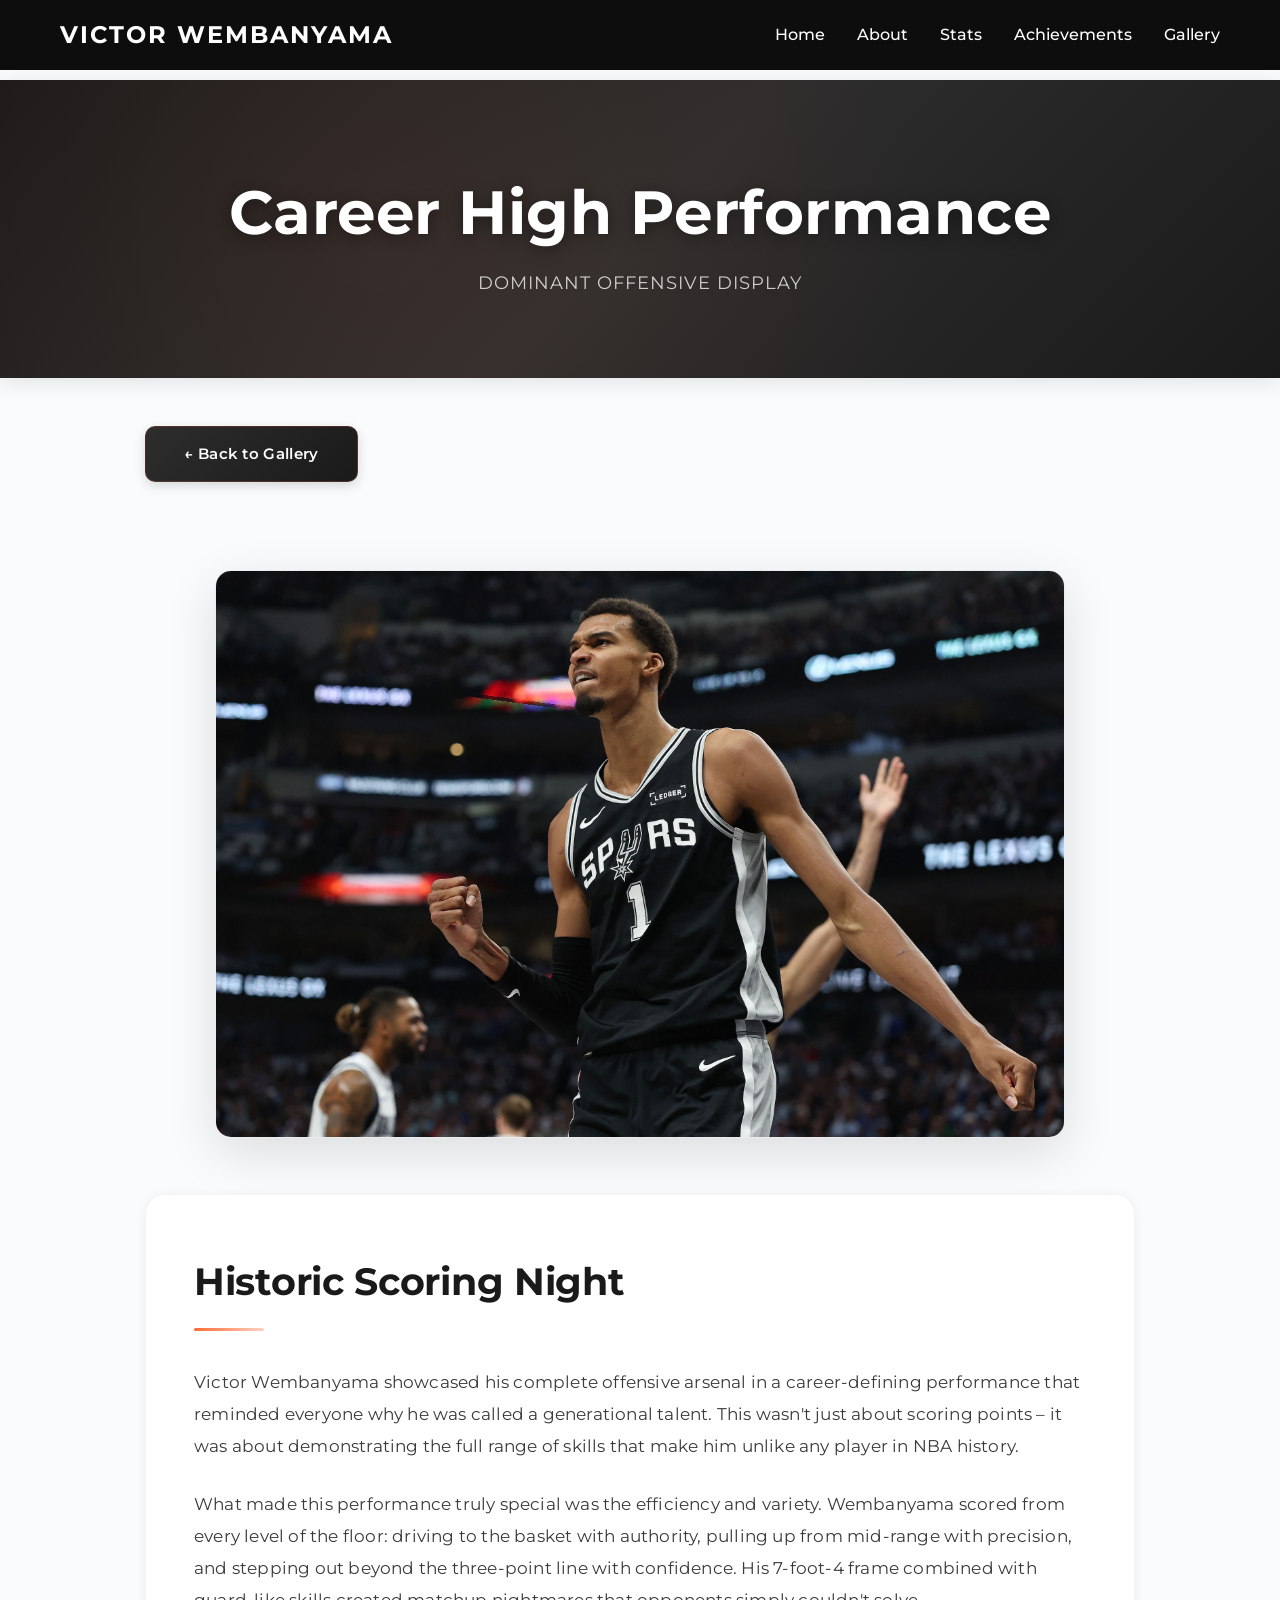
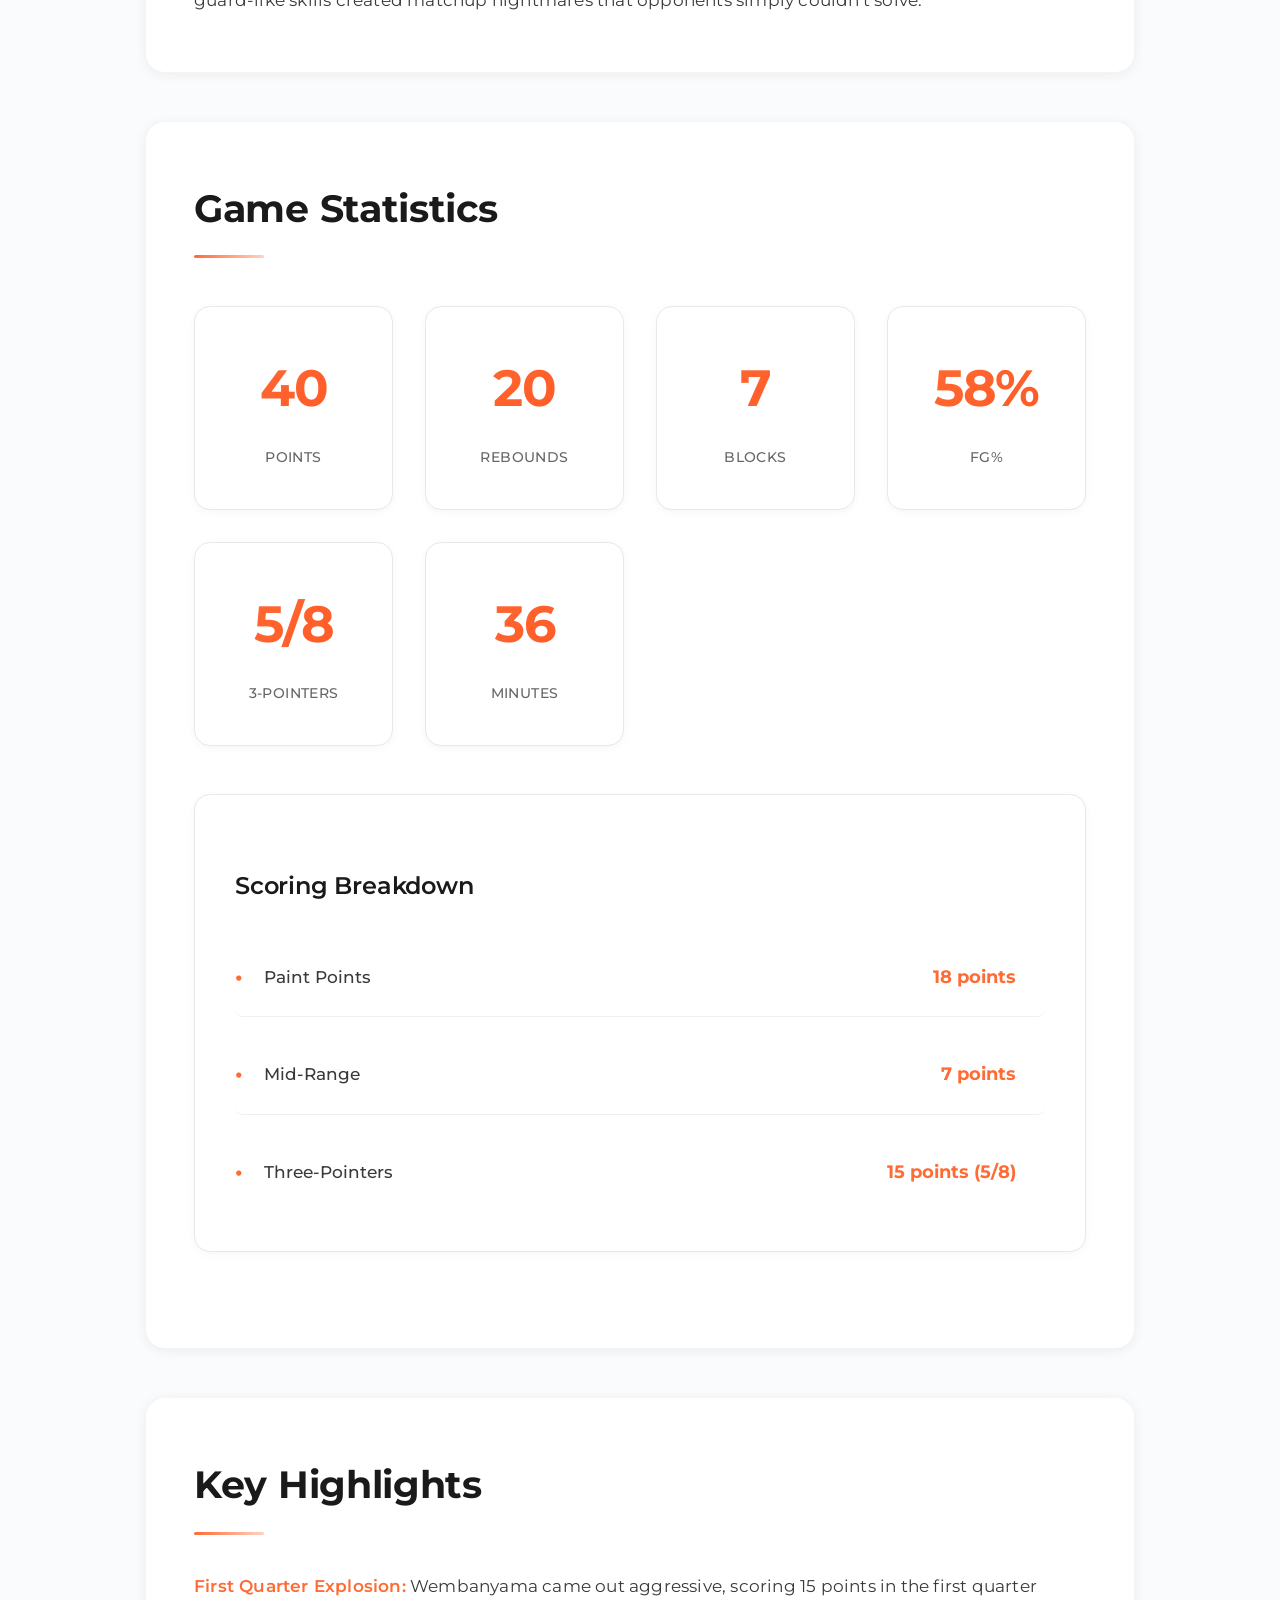
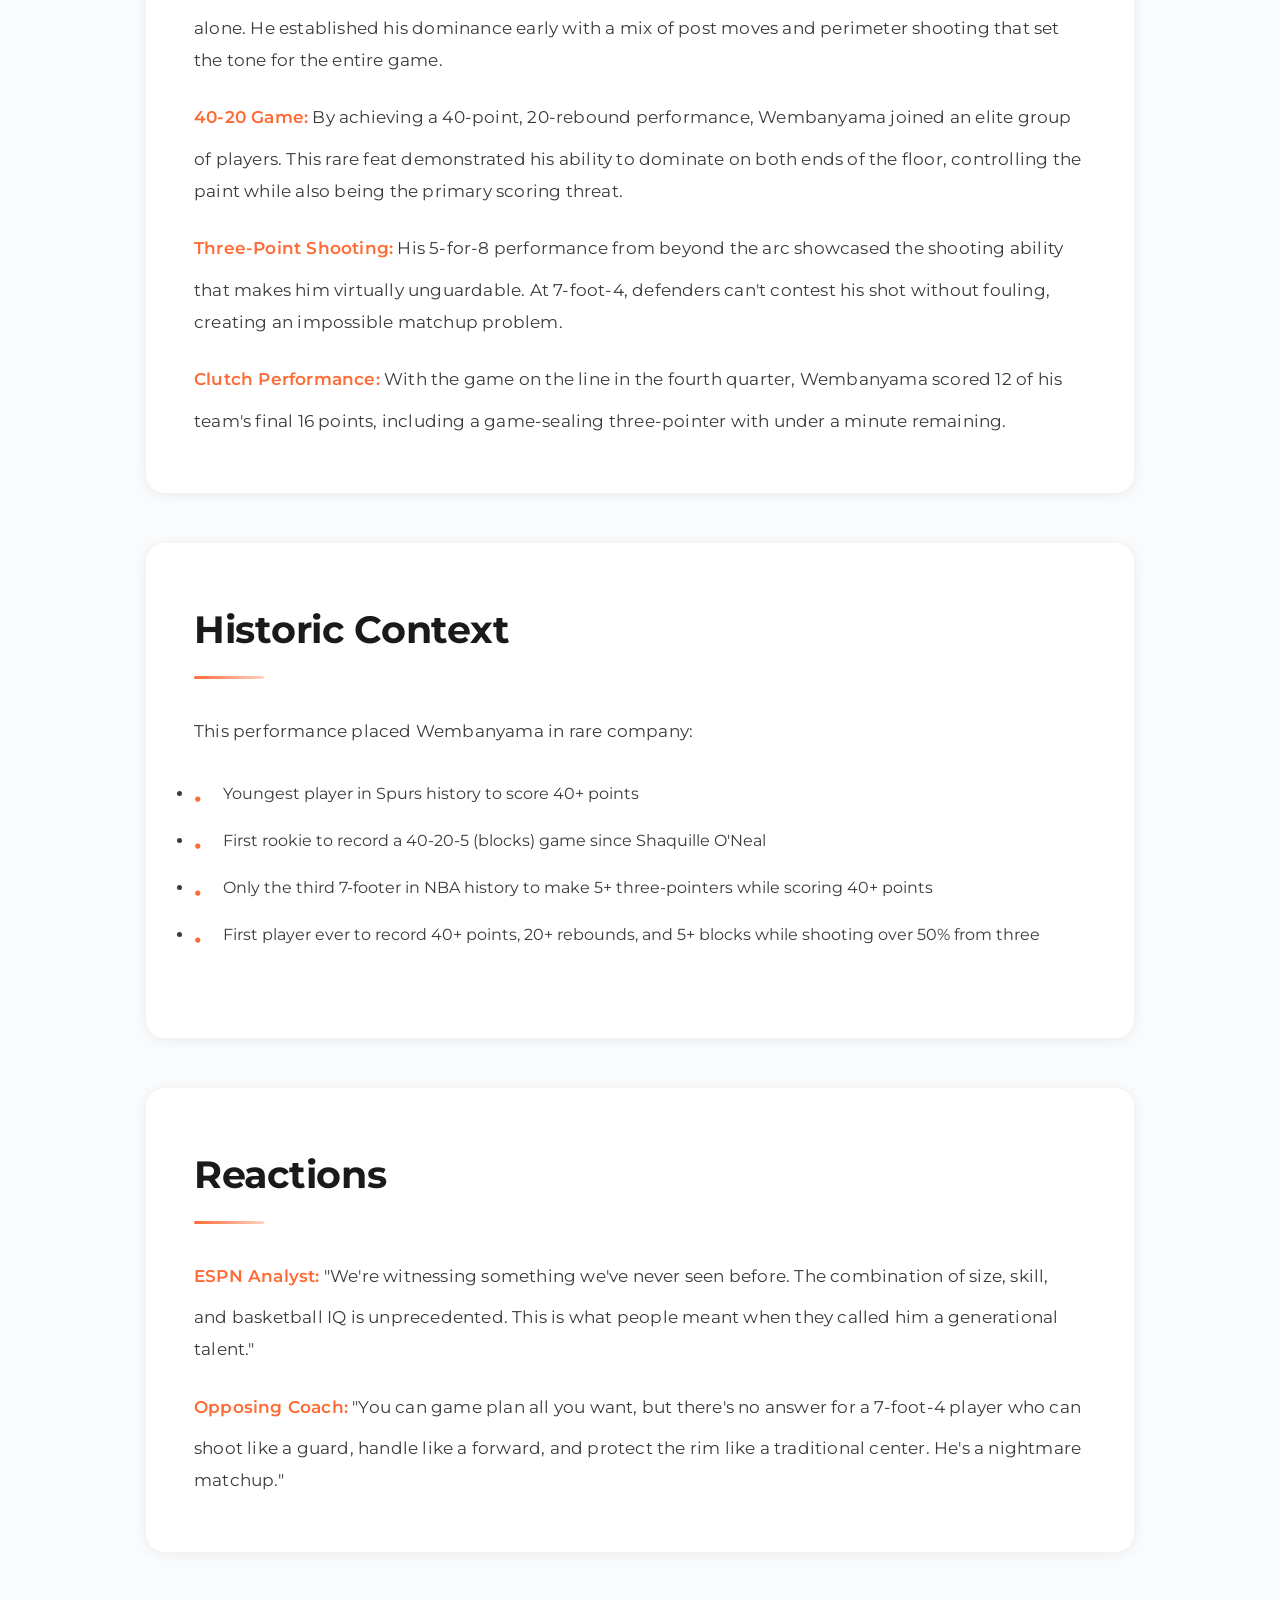
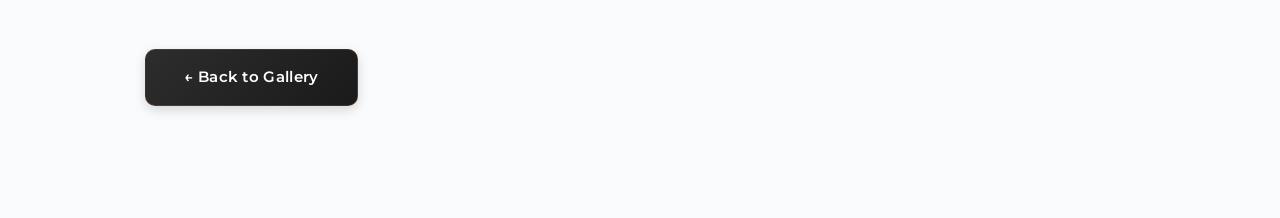
==== commit fc3c41b1: "Add career high scoring photos to Career High Performance page - Moved 文班 得分夜.jpg to images/wembanya" ====
--- a/career-high.html
+++ b/career-high.html
@@ -41,7 +41,7 @@
         <div class="detail-content">
             <a href="index.html#gallery" class="back-button">← Back to Gallery</a>
 
-            <img src="images/wembanyama-scoring.jpg" alt="Victor Wembanyama Career High" class="detail-image">
+            <img src="images/wembanyama-career-high-detail.avif" alt="Victor Wembanyama Career High" class="detail-image">
 
             <div class="detail-section">
                 <h2>Historic Scoring Night</h2>
--- a/styles.css
+++ b/styles.css
@@ -416,6 +416,7 @@
     display: flex;
     margin-bottom: 3rem;
     position: relative;
+    gap: 2rem;
 }
 
 .timeline-item:nth-child(odd) {
@@ -427,7 +428,7 @@
 }
 
 .timeline-year {
-    flex: 0 0 100px;
+    flex: 0 0 120px;
     text-align: center;
     font-size: 1.5rem;
     font-weight: 700;
@@ -435,6 +436,10 @@
     padding: 1rem;
     z-index: 10;
     position: relative;
+    align-self: flex-start;
+    background: var(--bg-light);
+    border-radius: 8px;
+    height: fit-content;
 }
 
 .timeline-content {
@@ -707,10 +712,13 @@
     .timeline-item,
     .timeline-item:nth-child(even) {
         flex-direction: column;
+        gap: 1rem;
     }
 
     .timeline-year {
         text-align: left;
+        width: 100px;
+        flex: none;
     }
 
     .timeline-content::before,
--- a/detail-styles.css
+++ b/detail-styles.css
@@ -3,16 +3,17 @@
 .detail-page {
     min-height: 100vh;
     padding-top: 80px;
-    background: linear-gradient(to bottom, #f8f9fa 0%, #ffffff 50%);
+    background: #fafbfc;
 }
 
 .detail-hero {
-    background: linear-gradient(135deg, #000000 0%, #2c2c2c 100%);
-    padding: 5rem 0;
+    background: linear-gradient(135deg, #1a1a1a 0%, #2d2d2d 50%, #1a1a1a 100%);
+    padding: 6rem 0 5rem;
     color: white;
     text-align: center;
     position: relative;
     overflow: hidden;
+    box-shadow: 0 4px 20px rgba(0, 0, 0, 0.1);
 }
 
 .detail-hero::before {
@@ -22,92 +23,102 @@
     left: 0;
     right: 0;
     bottom: 0;
-    background: radial-gradient(circle at 30% 50%, rgba(255, 107, 53, 0.15), transparent 50%);
+    background: radial-gradient(circle at 30% 50%, rgba(255, 107, 53, 0.1), transparent 60%);
+    opacity: 0.7;
 }
 
 .detail-hero h1 {
-    font-size: 3.5rem;
+    font-size: 3.8rem;
     font-weight: 700;
-    margin-bottom: 1rem;
+    margin-bottom: 1.2rem;
     position: relative;
     z-index: 1;
+    letter-spacing: 0.5px;
+    text-shadow: 0 3px 15px rgba(0, 0, 0, 0.4);
+    line-height: 1.2;
+}
+
+.detail-hero .date {
+    font-size: 1.15rem;
+    opacity: 0.9;
+    font-weight: 400;
     letter-spacing: 1px;
-    text-shadow: 0 2px 10px rgba(0, 0, 0, 0.3);
-}
-
-.detail-hero .date {
-    font-size: 1.1rem;
-    opacity: 0.85;
-    font-weight: 300;
-    letter-spacing: 0.5px;
     position: relative;
     z-index: 1;
+    text-transform: uppercase;
+    color: rgba(255, 255, 255, 0.85);
 }
 
 .back-button {
     display: inline-flex;
     align-items: center;
-    gap: 0.5rem;
-    margin: 2.5rem 0;
-    padding: 0.9rem 2.2rem;
-    background: linear-gradient(135deg, var(--accent-color) 0%, #ff5722 100%);
+    gap: 0.6rem;
+    margin: 3rem 0 2rem;
+    padding: 0.95rem 2.4rem;
+    background: linear-gradient(135deg, #2d2d2d 0%, #1a1a1a 100%);
     color: white;
     text-decoration: none;
-    border-radius: 8px;
-    transition: all 0.3s ease;
-    font-weight: 600;
-    box-shadow: 0 4px 15px rgba(255, 107, 53, 0.3);
+    border-radius: 10px;
+    transition: all 0.35s cubic-bezier(0.4, 0, 0.2, 1);
+    font-weight: 600;
+    font-size: 0.95rem;
+    letter-spacing: 0.3px;
+    box-shadow: 0 4px 12px rgba(0, 0, 0, 0.15);
+    border: 1px solid rgba(255, 107, 53, 0.2);
 }
 
 .back-button:hover {
-    background: linear-gradient(135deg, #ff5722 0%, var(--accent-color) 100%);
-    transform: translateY(-3px);
-    box-shadow: 0 8px 25px rgba(255, 107, 53, 0.4);
+    background: linear-gradient(135deg, var(--accent-color) 0%, #ff5722 100%);
+    transform: translateY(-2px);
+    box-shadow: 0 8px 24px rgba(255, 107, 53, 0.35);
+    border-color: transparent;
 }
 
 .detail-content {
-    max-width: 1100px;
+    max-width: 1050px;
     margin: 0 auto;
-    padding: 0 20px 4rem;
+    padding: 0 30px 5rem;
 }
 
 .detail-image {
     width: 100%;
-    max-width: 900px;
-    margin: 3rem auto;
+    max-width: 850px;
+    margin: 3.5rem auto;
     display: block;
-    border-radius: 20px;
-    box-shadow: 0 20px 60px rgba(0, 0, 0, 0.15);
-    transition: all 0.4s ease;
+    border-radius: 16px;
+    box-shadow: 0 15px 50px rgba(0, 0, 0, 0.12);
+    transition: all 0.4s cubic-bezier(0.4, 0, 0.2, 1);
+    border: 1px solid rgba(0, 0, 0, 0.06);
 }
 
 .detail-image:hover {
-    transform: scale(1.02);
-    box-shadow: 0 25px 70px rgba(0, 0, 0, 0.2);
+    transform: translateY(-5px);
+    box-shadow: 0 25px 65px rgba(0, 0, 0, 0.18);
 }
 
 .detail-section {
     background: white;
-    padding: 3rem;
-    margin: 2.5rem 0;
-    border-radius: 16px;
-    box-shadow: 0 8px 30px rgba(0, 0, 0, 0.08);
-    transition: all 0.3s ease;
-    border: 1px solid rgba(0, 0, 0, 0.05);
+    padding: 3.5rem 3rem;
+    margin: 3rem 0;
+    border-radius: 20px;
+    box-shadow: 0 2px 12px rgba(0, 0, 0, 0.06);
+    transition: all 0.35s cubic-bezier(0.4, 0, 0.2, 1);
+    border: 1px solid rgba(0, 0, 0, 0.04);
 }
 
 .detail-section:hover {
-    box-shadow: 0 12px 40px rgba(0, 0, 0, 0.12);
-    transform: translateY(-2px);
+    box-shadow: 0 8px 30px rgba(0, 0, 0, 0.1);
+    transform: translateY(-3px);
 }
 
 .detail-section h2 {
-    color: var(--primary-color);
-    margin-bottom: 1.8rem;
-    font-size: 2.2rem;
+    color: #1a1a1a;
+    margin-bottom: 2.2rem;
+    font-size: 2.4rem;
     font-weight: 700;
     position: relative;
-    padding-bottom: 1rem;
+    padding-bottom: 1.2rem;
+    letter-spacing: -0.3px;
 }
 
 .detail-section h2::after {
@@ -115,124 +126,147 @@
     position: absolute;
     bottom: 0;
     left: 0;
-    width: 60px;
-    height: 4px;
-    background: linear-gradient(90deg, var(--accent-color), transparent);
-    border-radius: 2px;
+    width: 70px;
+    height: 3px;
+    background: linear-gradient(90deg, var(--accent-color) 0%, rgba(255, 107, 53, 0.3) 100%);
+    border-radius: 3px;
 }
 
 .detail-section h3 {
-    color: var(--primary-color);
-    margin-bottom: 1.2rem;
-    font-size: 1.5rem;
-    font-weight: 600;
+    color: #2d2d2d;
+    margin-bottom: 1.5rem;
+    margin-top: 2rem;
+    font-size: 1.55rem;
+    font-weight: 600;
+    letter-spacing: -0.2px;
 }
 
 .detail-section p {
-    line-height: 1.9;
-    margin-bottom: 1.3rem;
-    font-size: 1.05rem;
-    color: #444;
+    line-height: 1.85;
+    margin-bottom: 1.6rem;
+    font-size: 1.08rem;
+    color: #3a3a3a;
+    letter-spacing: 0.2px;
 }
 
 .detail-section strong {
-    color: var(--primary-color);
+    color: #1a1a1a;
     font-weight: 600;
 }
 
 .detail-section ul {
-    margin: 1.5rem 0;
-    padding-left: 1.5rem;
+    margin: 2rem 0;
+    padding-left: 0;
 }
 
 .detail-section ul li {
-    margin-bottom: 1rem;
-    line-height: 1.8;
-    color: #444;
+    margin-bottom: 1.1rem;
+    line-height: 1.85;
+    color: #3a3a3a;
+    padding-left: 1.8rem;
+    position: relative;
+}
+
+.detail-section ul li::before {
+    content: '•';
+    position: absolute;
+    left: 0;
+    color: var(--accent-color);
+    font-size: 1.3rem;
+    font-weight: bold;
 }
 
 /* Stats Grid Improvements */
 .stats-grid-small {
     display: grid;
-    grid-template-columns: repeat(auto-fit, minmax(160px, 1fr));
-    gap: 1.8rem;
-    margin: 2.5rem 0;
+    grid-template-columns: repeat(auto-fit, minmax(170px, 1fr));
+    gap: 2rem;
+    margin: 3rem 0;
 }
 
 .stat-box {
     text-align: center;
-    padding: 2rem 1.5rem;
-    background: linear-gradient(135deg, #f8f9fa 0%, #ffffff 100%);
-    border-radius: 12px;
-    border: 2px solid #f0f0f0;
-    transition: all 0.3s ease;
+    padding: 2.5rem 1.8rem;
+    background: #ffffff;
+    border-radius: 16px;
+    border: 1px solid #e8e8e8;
+    transition: all 0.35s cubic-bezier(0.4, 0, 0.2, 1);
+    box-shadow: 0 2px 8px rgba(0, 0, 0, 0.04);
 }
 
 .stat-box:hover {
-    transform: translateY(-5px);
-    border-color: var(--accent-color);
-    box-shadow: 0 8px 25px rgba(255, 107, 53, 0.15);
+    transform: translateY(-6px);
+    border-color: rgba(255, 107, 53, 0.4);
+    box-shadow: 0 12px 32px rgba(255, 107, 53, 0.12);
+    background: linear-gradient(135deg, #fffbfa 0%, #ffffff 100%);
 }
 
 .stat-box .number {
-    font-size: 3rem;
+    font-size: 3.2rem;
     font-weight: 700;
-    background: linear-gradient(135deg, var(--accent-color), #ff5722);
+    background: linear-gradient(135deg, var(--accent-color) 0%, #ff5722 100%);
     -webkit-background-clip: text;
     -webkit-text-fill-color: transparent;
     background-clip: text;
     display: block;
-    margin-bottom: 0.8rem;
+    margin-bottom: 0.9rem;
+    letter-spacing: -1px;
 }
 
 .stat-box .label {
-    font-size: 0.95rem;
+    font-size: 0.92rem;
     color: #666;
     font-weight: 500;
-    letter-spacing: 0.3px;
+    letter-spacing: 0.4px;
+    text-transform: uppercase;
+    font-size: 0.85rem;
 }
 
 /* Highlights List */
 .highlights-list {
     list-style: none;
     padding: 0;
-    margin: 1.5rem 0;
+    margin: 2rem 0;
 }
 
 .highlights-list li {
-    padding: 1.2rem 1.5rem;
-    margin-bottom: 1rem;
-    background: linear-gradient(135deg, #f8f9fa 0%, #ffffff 100%);
-    border-left: 4px solid var(--accent-color);
-    border-radius: 8px;
-    transition: all 0.3s ease;
+    padding: 1.6rem 2rem 1.6rem 1.8rem;
+    margin-bottom: 1.3rem;
+    background: #ffffff;
+    border-left: 3px solid var(--accent-color);
+    border-radius: 12px;
+    transition: all 0.35s cubic-bezier(0.4, 0, 0.2, 1);
+    box-shadow: 0 2px 8px rgba(0, 0, 0, 0.04);
+    border: 1px solid #f0f0f0;
+    border-left: 3px solid var(--accent-color);
+    font-size: 1.05rem;
+    color: #3a3a3a;
+    line-height: 1.7;
 }
 
 .highlights-list li:hover {
-    transform: translateX(8px);
-    background: linear-gradient(135deg, #fff5f2 0%, #ffffff 100%);
-    box-shadow: 0 4px 15px rgba(255, 107, 53, 0.1);
-}
-
-.highlights-list li:before {
-    content: "🏀";
-    margin-right: 1rem;
-    font-size: 1.2rem;
+    transform: translateX(6px);
+    background: #fffbfa;
+    box-shadow: 0 6px 20px rgba(255, 107, 53, 0.1);
+    border-left-color: #ff5722;
 }
 
 /* Scoring Breakdown */
 .scoring-breakdown {
-    background: linear-gradient(135deg, #f8f9fa 0%, #ffffff 100%);
-    padding: 2rem;
-    border-radius: 12px;
-    margin: 2rem 0;
-    border: 1px solid #e9ecef;
+    background: #ffffff;
+    padding: 2.5rem;
+    border-radius: 16px;
+    margin: 2.5rem 0;
+    border: 1px solid #e8e8e8;
+    box-shadow: 0 2px 8px rgba(0, 0, 0, 0.04);
 }
 
 .scoring-breakdown h3 {
-    margin-bottom: 1.5rem;
-    color: var(--primary-color);
-    font-size: 1.4rem;
+    margin-bottom: 2rem;
+    color: #1a1a1a;
+    font-size: 1.5rem;
+    font-weight: 600;
+    letter-spacing: -0.2px;
 }
 
 .scoring-breakdown ul {
@@ -242,31 +276,36 @@
 }
 
 .scoring-breakdown li {
-    padding: 1.2rem 1.5rem;
+    padding: 1.4rem 1.8rem;
     display: flex;
     justify-content: space-between;
     align-items: center;
-    border-bottom: 1px solid #e9ecef;
-    transition: all 0.3s ease;
+    border-bottom: 1px solid #f0f0f0;
+    transition: all 0.3s cubic-bezier(0.4, 0, 0.2, 1);
+    border-radius: 8px;
+    margin-bottom: 0.5rem;
 }
 
 .scoring-breakdown li:last-child {
     border-bottom: none;
+    margin-bottom: 0;
 }
 
 .scoring-breakdown li:hover {
-    background: rgba(255, 107, 53, 0.05);
-    padding-left: 2rem;
+    background: #fffbfa;
+    padding-left: 2.3rem;
+    box-shadow: 0 2px 8px rgba(255, 107, 53, 0.08);
 }
 
 .scoring-breakdown li span {
-    font-size: 1.05rem;
-    color: #555;
+    font-size: 1.08rem;
+    color: #3a3a3a;
+    font-weight: 500;
 }
 
 .scoring-breakdown li strong {
     color: var(--accent-color);
-    font-size: 1.1rem;
+    font-size: 1.15rem;
     font-weight: 700;
 }
 
@@ -274,7 +313,7 @@
 .defensive-highlights {
     background: transparent;
     padding: 0;
-    margin: 2rem 0;
+    margin: 2.5rem 0;
 }
 
 .defensive-highlights ul {
@@ -284,49 +323,106 @@
 }
 
 .defensive-highlights li {
-    padding: 2rem;
-    margin: 1.2rem 0;
-    background: linear-gradient(135deg, #ffffff 0%, #f8f9fa 100%);
-    border-radius: 12px;
-    border-left: 5px solid var(--accent-color);
-    box-shadow: 0 5px 20px rgba(0, 0, 0, 0.06);
-    transition: all 0.3s ease;
+    padding: 2.5rem 2.2rem;
+    margin: 1.5rem 0;
+    background: #ffffff;
+    border-radius: 16px;
+    border-left: 3px solid var(--accent-color);
+    box-shadow: 0 2px 10px rgba(0, 0, 0, 0.05);
+    transition: all 0.35s cubic-bezier(0.4, 0, 0.2, 1);
+    border: 1px solid #f0f0f0;
+    border-left: 3px solid var(--accent-color);
 }
 
 .defensive-highlights li:hover {
-    transform: translateX(10px);
-    box-shadow: 0 8px 30px rgba(255, 107, 53, 0.15);
+    transform: translateX(8px);
+    box-shadow: 0 8px 28px rgba(255, 107, 53, 0.12);
     border-left-color: #ff5722;
+    background: #fffbfa;
 }
 
 .defensive-highlights li strong {
     display: block;
-    font-size: 1.3rem;
-    margin-bottom: 0.8rem;
-    color: var(--primary-color);
+    font-size: 1.35rem;
+    margin-bottom: 1rem;
+    color: #1a1a1a;
+    font-weight: 600;
+    letter-spacing: -0.2px;
 }
 
 .defensive-highlights li br + text,
 .defensive-highlights li strong + text {
-    color: #555;
-    line-height: 1.8;
+    color: #3a3a3a;
+    line-height: 1.85;
+    font-size: 1.05rem;
 }
 
 /* Quote Styling */
 .detail-section p strong:first-child {
     display: inline-block;
     color: var(--accent-color);
-    margin-bottom: 0.5rem;
+    margin-bottom: 0.6rem;
+    font-weight: 600;
 }
 
 /* Responsive Improvements */
 @media (max-width: 768px) {
+    .detail-hero {
+        padding: 4.5rem 0 3.5rem;
+    }
+
     .detail-hero h1 {
-        font-size: 2.5rem;
+        font-size: 2.8rem;
     }
 
     .detail-hero .date {
         font-size: 1rem;
+        letter-spacing: 0.8px;
+    }
+
+    .detail-content {
+        padding: 0 20px 4rem;
+    }
+
+    .detail-section {
+        padding: 2.5rem 2rem;
+        margin: 2rem 0;
+    }
+
+    .detail-section h2 {
+        font-size: 2rem;
+    }
+
+    .stats-grid-small {
+        grid-template-columns: repeat(2, 1fr);
+        gap: 1.5rem;
+    }
+
+    .stat-box {
+        padding: 2rem 1.3rem;
+    }
+
+    .stat-box .number {
+        font-size: 2.8rem;
+    }
+}
+
+@media (max-width: 480px) {
+    .detail-hero {
+        padding: 3.5rem 0 2.5rem;
+    }
+
+    .detail-hero h1 {
+        font-size: 2.2rem;
+        letter-spacing: 0;
+    }
+
+    .detail-hero .date {
+        font-size: 0.9rem;
+    }
+
+    .detail-content {
+        padding: 0 15px 3rem;
     }
 
     .detail-section {
@@ -334,51 +430,33 @@
     }
 
     .detail-section h2 {
-        font-size: 1.8rem;
-    }
-
-    .stats-grid-small {
-        grid-template-columns: repeat(2, 1fr);
-        gap: 1rem;
-    }
-
-    .stat-box {
-        padding: 1.5rem 1rem;
-    }
-
-    .stat-box .number {
-        font-size: 2.5rem;
-    }
-}
-
-@media (max-width: 480px) {
-    .detail-hero {
-        padding: 3rem 0;
-    }
-
-    .detail-hero h1 {
-        font-size: 2rem;
+        font-size: 1.7rem;
     }
 
     .stats-grid-small {
         grid-template-columns: 1fr;
+        gap: 1.2rem;
+    }
+
+    .stat-box {
+        padding: 1.8rem 1.2rem;
     }
 
     .back-button {
-        padding: 0.8rem 1.8rem;
-        font-size: 0.95rem;
+        padding: 0.85rem 2rem;
+        font-size: 0.9rem;
     }
 }
 
 /* Animation on scroll */
 .detail-section {
-    animation: fadeInUp 0.6s ease;
+    animation: fadeInUp 0.7s cubic-bezier(0.4, 0, 0.2, 1);
 }
 
 @keyframes fadeInUp {
     from {
         opacity: 0;
-        transform: translateY(30px);
+        transform: translateY(25px);
     }
     to {
         opacity: 1;
@@ -388,9 +466,9 @@
 
 /* Loading improvement */
 .detail-image {
-    background: linear-gradient(90deg, #f0f0f0 25%, #e0e0e0 50%, #f0f0f0 75%);
+    background: linear-gradient(90deg, #f5f5f5 25%, #e8e8e8 50%, #f5f5f5 75%);
     background-size: 200% 100%;
-    animation: shimmer 1.5s infinite;
+    animation: shimmer 2s ease-in-out infinite;
 }
 
 @keyframes shimmer {
@@ -406,3 +484,12 @@
     animation: none;
     background: none;
 }
+
+/* Additional Professional Touches */
+.detail-section p:last-child {
+    margin-bottom: 0;
+}
+
+.detail-section > *:first-child {
+    margin-top: 0;
+}
